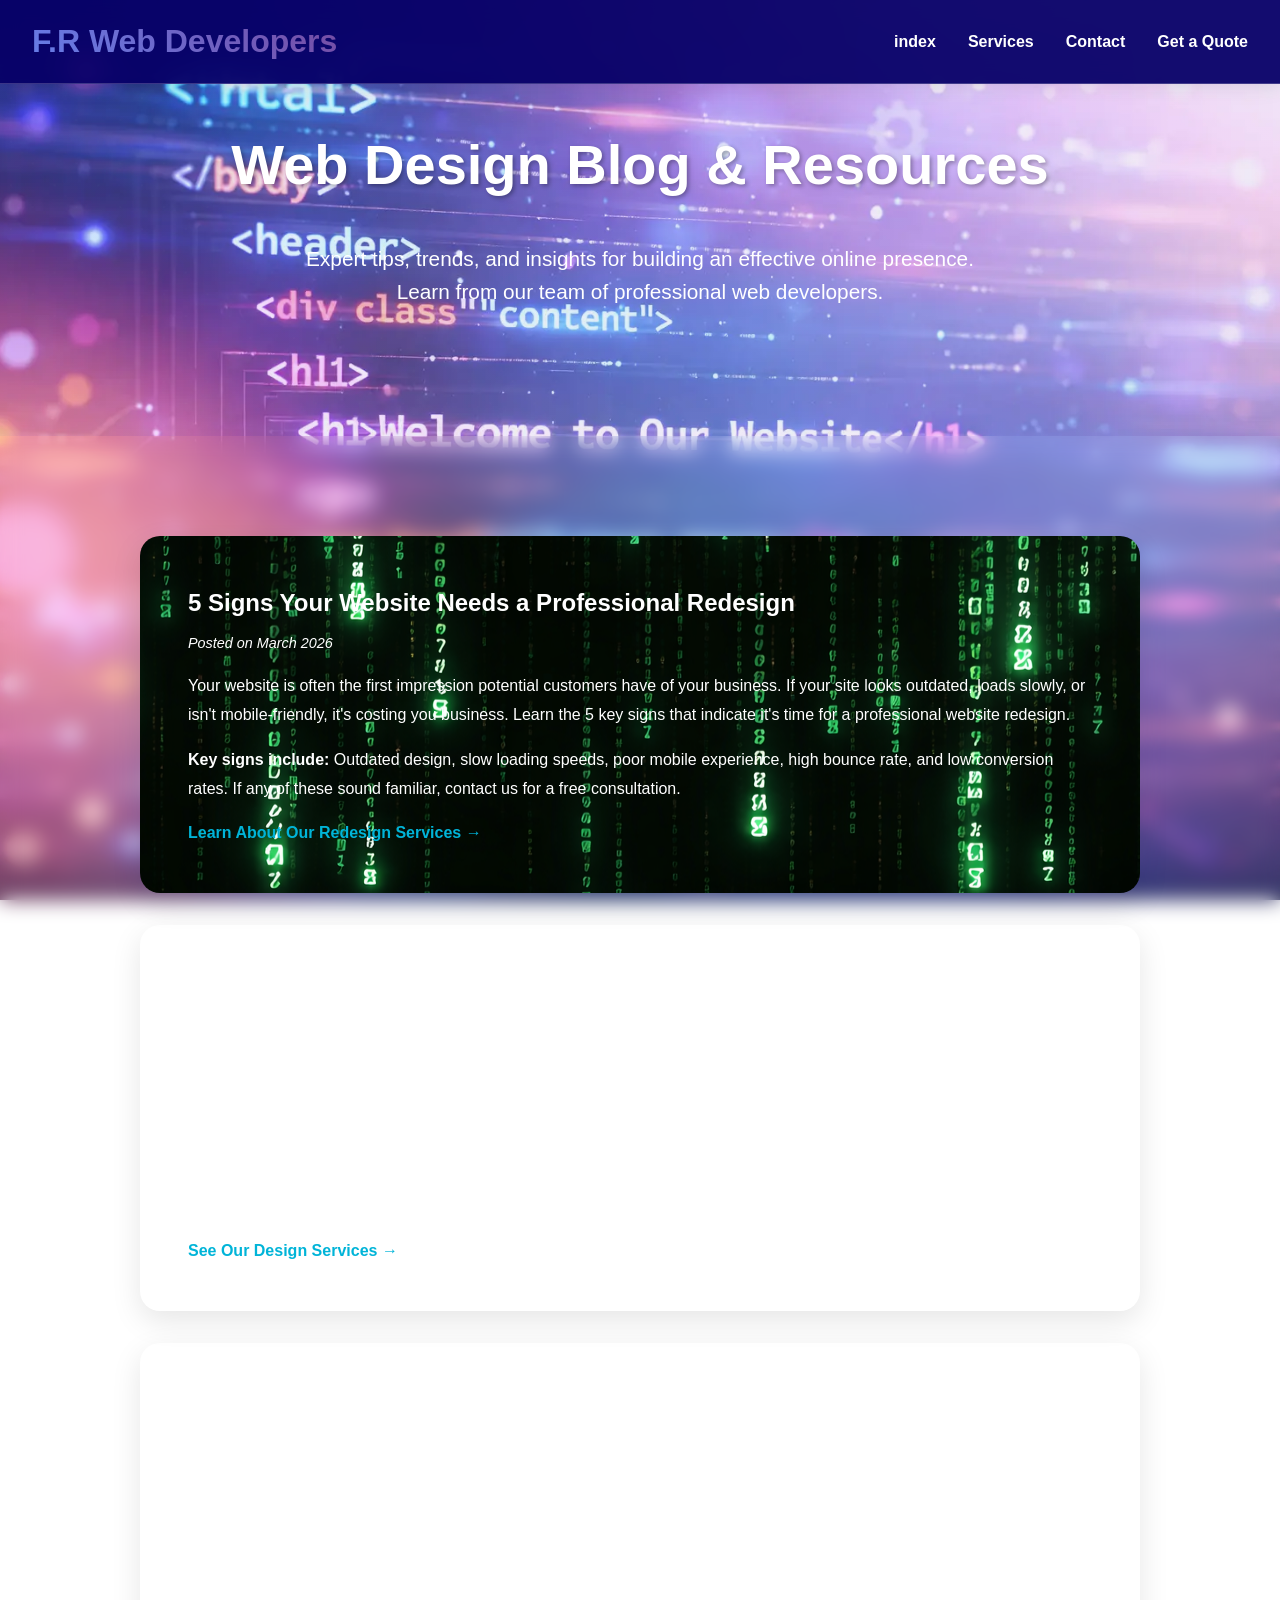
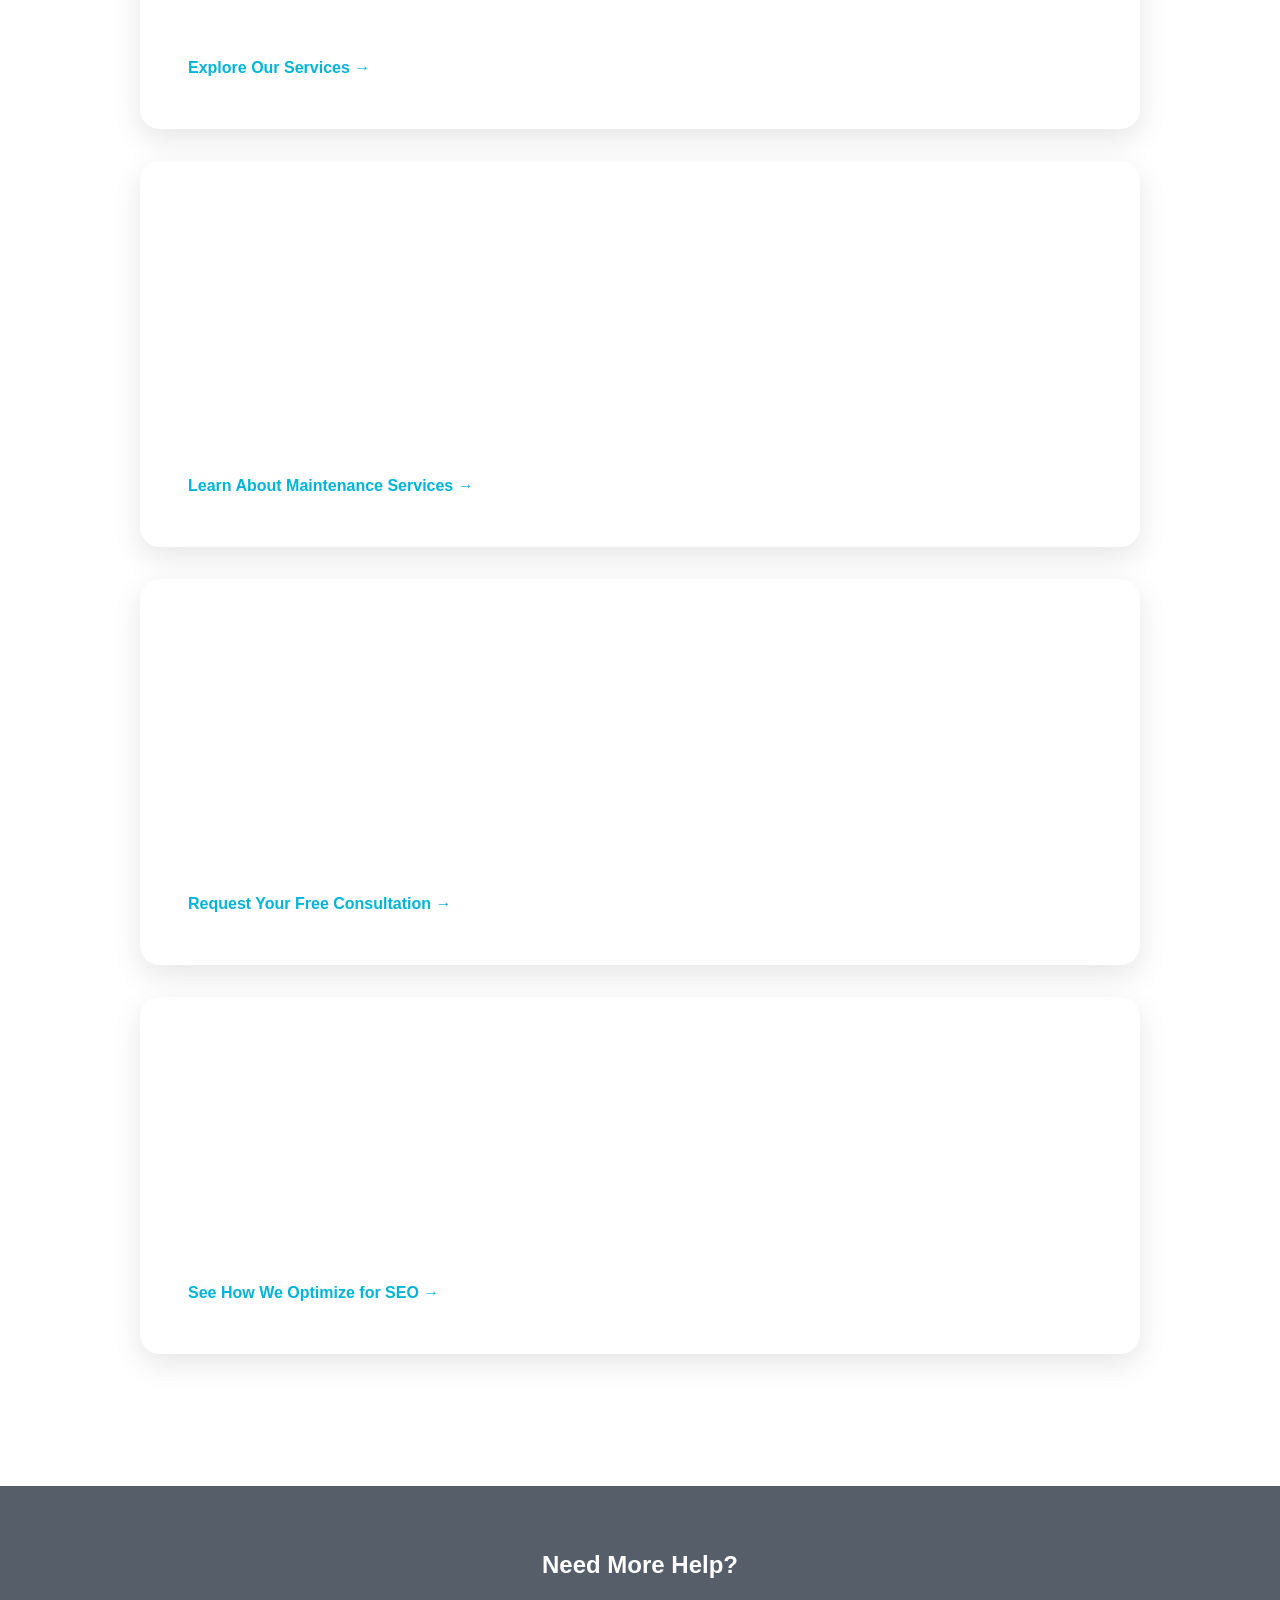
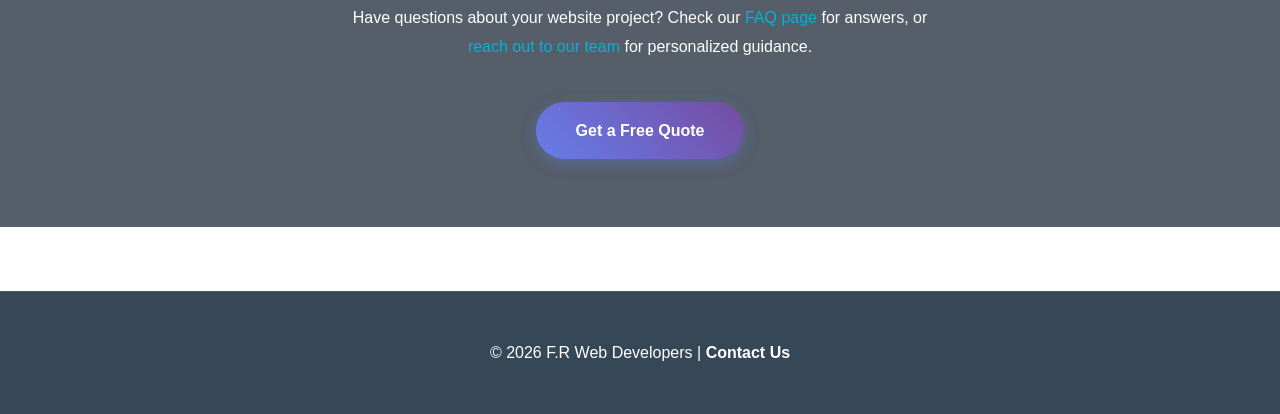
==== blog.html @ c70b5393 "Add files via upload" ====
<!DOCTYPE html>
<html lang="en">
<head>
<meta charset="UTF-8">
<title>Blog & Resources | Web Design Tips | F.R Web Developers</title>
<meta name="viewport" content="width=device-width, initial-scale=1.0">
<meta name="description" content="Read articles and resources about web design, SEO, and growing your online business. Learn best practices from F.R Web Developers.">
<meta property="og:title" content="Blog & Resources | Web Design Tips | F.R Web Developers">
<meta property="og:description" content="Articles and resources about professional website design and growing your online presence.">
<meta property="og:image" content="https://yourdomain.com/images/logo.webp">
<meta property="og:url" content="https://yourdomain.com/blog.html">
<script type="application/ld+json">
{
  "@context": "https://schema.org",
  "@type": "Blog",
  "name": "F.R Web Developers Blog",
  "description": "Articles and resources about professional website design and growing your online business.",
  "url": "https://yourdomain.com/blog.html",
  "publisher": {
    "@type": "LocalBusiness",
    "name": "F.R Web Developers"
  }
}
</script>
<script type="application/ld+json">
{
  "@context": "https://schema.org",
  "@type": "LocalBusiness",
  "name": "F.R Web Developers",
  "description": "Professional website design and development services for small businesses.",
  "url": "https://yourdomain.com",
  "logo": "https://yourdomain.com/images/logo.webp",
  "serviceType": "Website Design, Web Development",
  "areaServed": "Global",
  "contactPoint": {
    "@type": "ContactPoint",
    "telephone": "+1-XXX-XXX-XXXX",
    "contactType": "Customer Service"
  }
}
</script>
<link rel="stylesheet" href="styles.css">
</head>
<body>
<header>
<h1>F.R Web Developers</h1>
<nav>
<a href="index.html">index</a>
<a href="services.htm">Services</a>
<a href="contact.html">Contact</a>
<a href="quote.html">Get a Quote</a>
</nav>
</header>

<section class="hero">
    <h2>Web Design Blog & Resources</h2>
    <p>Expert tips, trends, and insights for building an effective online presence. Learn from our team of professional web developers.</p>
</section>

<section class="blog-section">
    <div class="blog-container">
        <article class="blog-post">
            <h3>5 Signs Your Website Needs a Professional Redesign</h3>
            <p class="blog-date">Posted on March 2026</p>
            <p>Your website is often the first impression potential customers have of your business. If your site looks outdated, loads slowly, or isn't mobile-friendly, it's costing you business. Learn the 5 key signs that indicate it's time for a professional website redesign.</p>
            <p><strong>Key signs include:</strong> Outdated design, slow loading speeds, poor mobile experience, high bounce rate, and low conversion rates. If any of these sound familiar, contact us for a free consultation.</p>
            <a href="services.htm" style="color: #00b4d8; font-weight: bold;">Learn About Our Redesign Services →</a>
        </article>

        <article class="blog-post">
            <h3>Why Responsive Web Design Matters in 2026</h3>
            <p class="blog-date">Posted on March 2026</p>
            <p>Over 60% of web traffic comes from mobile devices. If your website isn't mobile-friendly, you're losing customers. Responsive web design ensures your site looks perfect on all devices—phones, tablets, and desktops. Learn why this is critical for your business success.</p>
            <p><strong>What is responsive design?</strong> It's a design approach that automatically adjusts your website's layout, images, and content to fit any screen size. All our websites feature responsive design as standard.</p>
            <a href="services.htm" style="color: #00b4d8; font-weight: bold;">See Our Design Services →</a>
        </article>

        <article class="blog-post">
            <h3>How Website Speed Affects Your SEO Rankings</h3>
            <p class="blog-date">Posted on March 2026</p>
            <p>Google considers page speed as a ranking factor. Slow websites rank lower in search results and lose visitors to faster competitors. A fast website improves user experience, increases conversions, and boosts your SEO performance. Discover how we optimize for speed.</p>
            <p><strong>Why speed matters:</strong> Studies show that 53% of mobile users leave websites that take longer than 3 seconds to load. We build websites optimized for maximum speed.</p>
            <a href="services.htm" style="color: #00b4d8; font-weight: bold;">Explore Our Services →</a>
        </article>

        <article class="blog-post">
            <h3>The Hidden Costs of Ignoring Website Maintenance</h3>
            <p class="blog-date">Posted on March 2026</p>
            <p>Many business owners think website creation is a "set it and forget it" project. But neglecting maintenance can lead to security breaches, poor performance, and lost search rankings. Learn why regular website maintenance is essential and how it protects your investment.</p>
            <p><strong>Maintenance includes:</strong> Security updates, plugin updates, content management, performance monitoring, and backups. Let us handle it so you can focus on your business.</p>
            <a href="services.htm" style="color: #00b4d8; font-weight: bold;">Learn About Maintenance Services →</a>
        </article>

        <article class="blog-post">
            <h3>Small Business Web Design: Creating Your First Website</h3>
            <p class="blog-date">Posted on March 2026</p>
            <p>If you're a small business owner launching your first website, the process can feel overwhelming. From choosing a domain to selecting features, there are many decisions to make. We'll guide you through creating a professional website that attracts customers and represents your brand.</p>
            <p><strong>First steps:</strong> Define your goals, understand your audience, plan your content, and choose a design style. We handle the technical complexity—you provide the vision.</p>
            <a href="quote.html" style="color: #00b4d8; font-weight: bold;">Request Your Free Consultation →</a>
        </article>

        <article class="blog-post">
            <h3>Website SEO Basics: Getting Found in Google</h3>
            <p class="blog-date">Posted on March 2026</p>
            <p>Having a beautiful website isn't enough if nobody can find it. Search Engine Optimization (SEO) helps your site rank higher in Google and other search engines. Learn the essential SEO practices we implement in every website we create.</p>
            <p><strong>SEO essentials we include:</strong> Mobile responsiveness, fast loading speeds, clean code, meta tags, schema markup, and SEO-friendly structure. These form the foundation for better rankings.</p>
            <a href="services.htm" style="color: #00b4d8; font-weight: bold;">See How We Optimize for SEO →</a>
        </article>
    </div>
</section>

<section style="padding: 60px 20px; text-align: center; background-color: rgba(13, 27, 42, 0.7); color: white;">
    <h2>Need More Help?</h2>
    <p style="max-width: 600px; margin: 20px auto; line-height: 1.8;">Have questions about your website project? Check our <a href="faq.html" style="color: #00b4d8;">FAQ page</a> for answers, or <a href="contact.html" style="color: #00b4d8;">reach out to our team</a> for personalized guidance.</p>
    <a href="quote.html" class="btn" style="margin-top: 20px;">Get a Free Quote</a>
</section>

<footer>
    <p>© 2026 F.R Web Developers | <a href="contact.html">Contact Us</a></p>
</footer>

</body>
</html>
---- styles.css ----
/* =============================================
   GLOBAL STYLES - MODERN DESIGN
   ============================================= */

* {
    box-sizing: border-box;
    margin: 0;
    padding: 0;
}

body {
    margin: 0;
    font-family: 'Segoe UI', Tahoma, Geneva, Verdana, sans-serif;
    background-image: url('images/background.webp');
    background-attachment: fixed;
    background-position: center center;
    background-repeat: no-repeat;
    background-size: cover;
    color: white;
    line-height: 1.6;
    overflow-x: hidden;
} 

a {
    text-decoration: none;
    transition: all 0.3s ease;
}

/* =============================================
   HEADER & NAVIGATION - ENHANCED
   ============================================= */

header {
    background: rgba(7, 0, 104, 0.95);
    backdrop-filter: blur(10px);
    color: white;
    padding: 1rem 2rem;
    display: flex;
    justify-content: space-between;
    align-items: center;
    box-shadow: 0 2px 20px rgba(0, 0, 0, 0.1);
    position: fixed;
    top: 0;
    left: 0;
    right: 0;
    z-index: 1000;
    border-bottom: 1px solid rgba(255, 255, 255, 0.2);
}

header h1 {
    margin: 0;
    font-size: 2rem;
    font-weight: 700;
    background: linear-gradient(45deg, #667eea, #764ba2);
    -webkit-background-clip: text;
    -webkit-text-fill-color: transparent;
    background-clip: text;
}

nav {
    display: flex;
    gap: 2rem;
}

nav a {
    color: white;
    font-weight: 600;
    position: relative;
    padding: 0.5rem 0;
    transition: all 0.3s ease;
}

nav a::after {
    content: '';
    position: absolute;
    bottom: 0;
    left: 0;
    width: 0;
    height: 2px;
    background: linear-gradient(45deg, #667eea, #764ba2);
    transition: width 0.3s ease;
}

nav a:hover::after {
    width: 100%;
}

nav a:hover {
    color: white;
    transform: translateY(-2px);
}

/* =============================================
   HERO SECTION - DRAMATICALLY IMPROVED
   ============================================= */

.hero {
    text-align: center;
    padding: 120px 2rem 80px;
    background: linear-gradient(135deg, rgba(102, 126, 234, 0.1), rgba(118, 75, 162, 0.1));
    color: white;
    position: relative;
    overflow: hidden;
}

.hero::before {
    content: '';
    position: absolute;
    top: 0;
    left: 0;
    right: 0;
    bottom: 0;
    background: url('data:image/svg+xml,<svg xmlns="http://www.w3.org/2000/svg" viewBox="0 0 1000 1000"><defs><pattern id="grain" width="100" height="100" patternUnits="userSpaceOnUse"><circle cx="25" cy="25" r="1" fill="white" opacity="0.1"/><circle cx="75" cy="75" r="1" fill="white" opacity="0.1"/><circle cx="50" cy="50" r="1" fill="white" opacity="0.05"/></pattern></defs><rect width="100%" height="100%" fill="url(%23grain)"/></svg>');
    pointer-events: none;
}

.hero h2 {
    font-size: 3.5rem;
    margin-bottom: 2rem;
    font-weight: 800;
    text-shadow: 2px 2px 4px rgba(0, 0, 0, 0.3);
    animation: fadeInUp 1s ease-out;
}

.hero p {
    font-size: 1.3rem;
    max-width: 700px;
    margin: 0 auto 3rem;
    opacity: 0.9;
    animation: fadeInUp 1s ease-out 0.2s both;
}

/* =============================================
   BUTTONS - MODERN DESIGN
   ============================================= */

.btn {
    display: inline-block;
    padding: 1rem 2.5rem;
    background: linear-gradient(45deg, #667eea, #764ba2);
    color: white;
    border-radius: 50px;
    font-weight: 600;
    text-decoration: none;
    transition: all 0.3s ease;
    box-shadow: 0 4px 15px rgba(102, 126, 234, 0.4);
    border: none;
    cursor: pointer;
    position: relative;
    overflow: hidden;
}

.btn::before {
    content: '';
    position: absolute;
    top: 0;
    left: -100%;
    width: 100%;
    height: 100%;
    background: linear-gradient(90deg, transparent, rgba(255, 255, 255, 0.2), transparent);
    transition: left 0.5s;
}

.btn:hover::before {
    left: 100%;
}

.btn:hover {
    transform: translateY(-3px);
    box-shadow: 0 8px 25px rgba(102, 126, 234, 0.6);
}

.read-more-btn {
    display: inline-block;
    margin-top: 1.5rem;
    padding: 0.8rem 1.5rem;
    background: rgba(255, 255, 255, 0.1);
    color: white;
    border: 2px solid rgba(255, 255, 255, 0.3);
    border-radius: 25px;
    font-weight: 600;
    cursor: pointer;
    transition: all 0.3s ease;
    backdrop-filter: blur(10px);
}

.read-more-btn:hover {
    background: rgba(255, 255, 255, 0.2);
    border-color: white;
    transform: translateY(-2px);
    box-shadow: 0 5px 15px rgba(0, 0, 0, 0.2);
}

/* =============================================
   LOGO SECTION - ENHANCED
   ============================================= */

.logo-section {
    text-align: center;
    margin: 4rem 0;
    padding: 2rem;
}

.logo-section img {
    max-width: 100%;
    height: auto;
    display: block;
    margin: auto;
    border-radius: 20px;
    box-shadow: 0 10px 30px rgba(0, 0, 0, 0.2);
    transition: transform 0.3s ease;
}

.logo-section img:hover {
    transform: scale(1.05);
}

/* =============================================
   WHY CHOOSE US SECTION - MODERN CARDS
   ============================================= */

.why-section {
    padding: 100px 2rem;
    text-align: center;
    background: rgba(255, 255, 255, 0.05);
    backdrop-filter: blur(10px);
}

.why-section h2 {
    font-size: 2.5rem;
    margin-bottom: 3rem;
    color: white;
    font-weight: 700;
}

.why-container {
    display: grid;
    grid-template-columns: repeat(auto-fit, minmax(280px, 1fr));
    gap: 2rem;
    max-width: 1200px;
    margin: 0 auto;
}

.why-box {
    background: url('images/boxes_background.png');
    background-attachment: fixed;
    background-position: center center;
    color: #ffffff;
    padding: 2.5rem;
    border-radius: 20px;
    box-shadow: 0 10px 30px rgba(0, 0, 0, 0.1);
    transition: all 0.3s ease;
    position: relative;
    overflow: hidden;
}

.why-box::before {
    content: '';
    position: absolute;
    top: 0;
    left: 0;
    right: 0;
    height: 4px;
    background: linear-gradient(45deg, #667eea, #764ba2);
}

.why-box:hover {
    transform: translateY(-10px);
    box-shadow: 0 20px 40px rgba(0, 0, 0, 0.2);
}

.why-box h3 {
    margin-bottom: 1rem;
    color: #ffffff;
    font-size: 1.3rem;
}

/* =============================================
   SERVICES SECTION - DRAMATIC IMPROVEMENT
   ============================================= */

.services-section {
    padding: 100px 2rem;
    text-align: center;
    color: white;
    background: linear-gradient(135deg, rgba(102, 126, 234, 0.1), rgba(118, 75, 162, 0.1));
}

.services-section h2 {
    font-size: 2.5rem;
    margin-bottom: 3rem;
    font-weight: 700;
}

.service-box {
    background: url('images/boxes_background.png');
    background-attachment: fixed;
    background-position: center center;
    color: rgb(255, 255, 255);
    max-width: 700px;
    margin: 2rem auto;
    padding: 3rem;
    border-radius: 20px;
    box-shadow: 0 15px 35px rgba(0, 0, 0, 0.1);
    transition: all 0.3s ease;
    position: relative;
    overflow: hidden;
}

.service-box::before {
    content: '';
    position: absolute;
    top: 0;
    left: 0;
    right: 0;
    height: 4px;
    background: linear-gradient(45deg, #667eea, #764ba2);
}

.service-box:hover {
    transform: translateY(-5px);
    box-shadow: 0 25px 50px rgba(0, 0, 0, 0.15);
}

.service-box h3 {
    margin-bottom: 1.5rem;
    color: #ffffff;
    font-size: 1.5rem;
}

/* =============================================
   PROJECTS SECTION - MODERN GRID
   ============================================= */

.projects-section {
    padding: 100px 2rem;
    text-align: center;
    background: rgba(255, 255, 255, 0.05);
    backdrop-filter: blur(10px);
}

.projects-section h2 {
    font-size: 2.5rem;
    margin-bottom: 3rem;
    color: white;
    font-weight: 700;
}

.projects-container {
    display: grid;
    grid-template-columns: repeat(auto-fit, minmax(320px, 1fr));
    gap: 2rem;
    max-width: 1200px;
    margin: 0 auto;
}

.project-box {
    background: url('images/boxes_background.png');
    background-attachment: fixed;
    background-position: center center;
    color: #2c3e50;
    border-radius: 20px;
    box-shadow: 0 10px 30px rgba(0, 0, 0, 0.1);
    overflow: hidden;
    transition: all 0.3s ease;
    position: relative;
}

.project-box::before {
    content: '';
    position: absolute;
    top: 0;
    left: 0;
    right: 0;
    bottom: 0;
    background: rgba(255, 255, 255, 0.85);
    z-index: 1;
    pointer-events: none;
}

.project-box:hover {
    transform: translateY(-10px);
    box-shadow: 0 20px 40px rgba(0, 0, 0, 0.2);
}

.project-screenshot {
    width: 100%;
    height: 220px;
    background: linear-gradient(45deg, #f0f0f0, #e0e0e0);
    display: flex;
    align-items: center;
    justify-content: center;
    overflow: hidden;
    position: relative;
}

.project-screenshot img {
    width: 100%;
    height: 100%;
    object-fit: cover;
    transition: transform 0.3s ease;
}

.project-box:hover .project-screenshot img {
    transform: scale(1.1);
}

.project-screenshot-placeholder {
    color: #ffffff;
    font-size: 1rem;
    text-align: center;
    padding: 2rem;
}

.project-info {
    padding: 2rem;
    backdrop-filter: blur(8px);
    background: rgba(255, 255, 255, 0.1);
    border-radius: 0 0 20px 20px;
}

.project-box h3 {
    margin: 0 0 1rem 0;
    font-size: 1.3rem;
    color: white;
    text-shadow: 1px 1px 3px rgba(0, 0, 0, 0.8);
}

.project-box p {
    margin: 0 0 1.5rem 0;
    font-size: 0.95rem;
    line-height: 1.6;
    color: white;
    text-shadow: 1px 1px 2px rgba(0, 0, 0, 0.6);
}

.project-box a {
    display: inline-block;
    padding: 0.8rem 1.5rem;
    background: linear-gradient(45deg, #667eea, #764ba2);
    color: white;
    border-radius: 25px;
    font-weight: 600;
    transition: all 0.3s ease;
    box-shadow: 0 4px 15px rgba(102, 126, 234, 0.3);
}

.project-box a:hover {
    transform: translateY(-2px);
    box-shadow: 0 6px 20px rgba(102, 126, 234, 0.4);
}

/* =============================================
   CONTACT SECTION - MODERN DESIGN
   ============================================= */

.contact-section {
    padding: 100px 2rem;
    text-align: center;
    color: white;
    background: linear-gradient(135deg, rgba(102, 126, 234, 0.1), rgba(118, 75, 162, 0.1));
}

.contact-section h2 {
    font-size: 2.5rem;
    margin-bottom: 2rem;
    font-weight: 700;
}

.contact-box {
    background: url('images/boxes_background.png');
    background-attachment: fixed;
    background-position: center center;
    color: white;
    max-width: 600px;
    margin: auto;
    padding: 3rem;
    border-radius: 20px;
    box-shadow: 0 15px 35px rgba(0, 0, 0, 0.1);
}

.contact-box p {
    font-size: 1.1rem;
    margin: 1rem 0;
}

.contact-box a {
    color: #ffffff;
    font-weight: 600;
    transition: all 0.3s ease;
}

.contact-box a:hover {
    color: #ffffff;
    transform: translateY(-2px);
}

.whatsapp {
    background: linear-gradient(45deg, #25D366, #1ebe5d) !important;
    border-radius: 25px !important;
    box-shadow: 0 4px 15px rgba(37, 211, 102, 0.3) !important;
}

.whatsapp:hover {
    transform: translateY(-2px) !important;
    box-shadow: 0 6px 20px rgba(37, 211, 102, 0.4) !important;
}

/* =============================================
   QUOTE FORM - ENHANCED
   ============================================= */

.container {
    max-width: 700px;
    margin: 80px auto;
    background: url('images/boxes_background.png');
    background-attachment: fixed;
    background-position: center center;
    padding: 3rem;
    border-radius: 20px;
    box-shadow: 0 15px 35px rgba(0, 0, 0, 0.1);
    backdrop-filter: blur(10px);
}

.container h1 {
    text-align: center;
    color: white;
    margin-bottom: 2rem;
    font-size: 2rem;
}

label {
    font-weight: 600;
    display: block;
    margin-top: 1.5rem;
    color: white;
    font-size: 0.95rem;
}

input, select, textarea {
    width: 100%;
    padding: 0.8rem;
    margin-top: 0.5rem;
    border: 2px solid #e0e0e0;
    border-radius: 10px;
    font-size: 1rem;
    color: white;
    background-color: rgba(0, 0, 0, 0.3);
    transition: all 0.3s ease;
}

input:focus, select:focus, textarea:focus {
    outline: none;
    border-color: #667eea;
    box-shadow: 0 0 0 3px rgba(102, 126, 234, 0.1);
}

.pageRow {
    border: 2px solid #f0f0f0;
    padding: 1.5rem;
    margin-top: 1.5rem;
    border-radius: 10px;
    background: rgba(0, 0, 0, 0.2);
    color: white;
    transition: all 0.3s ease;
}

.pageRow:hover {
    border-color: #667eea;
    background: #f8f9ff;
}

.submitBtn {
    width: 100%;
    margin-top: 2rem;
    background: linear-gradient(45deg, #667eea, #764ba2);
    color: white;
    font-size: 1.1rem;
    padding: 1rem;
    border: none;
    border-radius: 10px;
    cursor: pointer;
    transition: all 0.3s ease;
    box-shadow: 0 4px 15px rgba(102, 126, 234, 0.3);
}

.submitBtn:hover {
    transform: translateY(-2px);
    box-shadow: 0 6px 20px rgba(102, 126, 234, 0.4);
}

.addBtn {
    margin-top: 1.5rem;
    background: linear-gradient(45deg, #28a745, #20c997);
    color: white;
    width: 100%;
    padding: 0.8rem;
    border: none;
    border-radius: 10px;
    cursor: pointer;
    transition: all 0.3s ease;
}

.addBtn:hover {
    transform: translateY(-2px);
    box-shadow: 0 4px 15px rgba(40, 167, 69, 0.3);
}

.deleteBtn {
    margin-top: 1rem;
    background: linear-gradient(45deg, #dc3545, #fd7e14);
    color: white;
    padding: 0.6rem 1.2rem;
    border: none;
    border-radius: 8px;
    cursor: pointer;
    transition: all 0.3s ease;
}

.deleteBtn:hover {
    transform: translateY(-2px);
    box-shadow: 0 4px 15px rgba(220, 53, 69, 0.3);
}

/* =============================================
   FOOTER - MODERN DESIGN
   ============================================= */

footer {
    background: rgba(44, 62, 80, 0.95);
    backdrop-filter: blur(10px);
    color: white;
    text-align: center;
    padding: 3rem 2rem;
    margin-top: 4rem;
    border-top: 1px solid rgba(255, 255, 255, 0.1);
}

footer p {
    margin: 0;
    font-size: 1rem;
}

footer a {
    color: white;
    font-weight: 600;
    transition: all 0.3s ease;
}

footer a:hover {
    color: white;
    transform: translateY(-2px);
}

/* =============================================
   BLOG SECTION - ENHANCED
   ============================================= */

.blog-section {
    padding: 100px 2rem;
    text-align: left;
    background: rgba(255, 255, 255, 0.05);
    backdrop-filter: blur(10px);
}

.blog-container {
    max-width: 1000px;
    margin: 0 auto;
}

.blog-post {
    background: url('images/boxes_background.png');
    background-attachment: fixed;
    background-position: center center;
    color: white;
    padding: 3rem;
    margin-bottom: 2rem;
    border-radius: 20px;
    box-shadow: 0 10px 30px rgba(0, 0, 0, 0.1);
    transition: all 0.3s ease;
}

.blog-post:hover {
    transform: translateY(-5px);
    box-shadow: 0 15px 35px rgba(0, 0, 0, 0.15);
}

.blog-post h3 {
    margin-top: 0;
    color: white;
    font-size: 1.5rem;
    margin-bottom: 0.5rem;
}

.blog-date {
    color: white;
    font-size: 0.9rem;
    margin: 0.5rem 0 1.5rem;
    font-style: italic;
}

.blog-post p {
    line-height: 1.8;
    margin-bottom: 1rem;
    color: white;
}

/* =============================================
   FAQ SECTION - MODERN ACCORDION STYLE
   ============================================= */

.faq-section {
    padding: 100px 2rem;
    text-align: left;
    background: rgba(255, 255, 255, 0.05);
    backdrop-filter: blur(10px);
}

.faq-container {
    max-width: 1000px;
    margin: 0 auto;
}

.faq-item {
    background: url('images/boxes_background.png');
    background-attachment: fixed;
    background-position: center center;
    color: white;
    padding: 2.5rem;
    margin-bottom: 1.5rem;
    border-radius: 15px;
    box-shadow: 0 8px 25px rgba(0, 0, 0, 0.1);
    transition: all 0.3s ease;
}

.faq-item:hover {
    transform: translateY(-3px);
    box-shadow: 0 12px 30px rgba(0, 0, 0, 0.15);
}

.faq-item h3 {
    margin-top: 0;
    color: white;
    font-size: 1.2rem;
    margin-bottom: 1rem;
}

.faq-item p {
    line-height: 1.7;
    margin-bottom: 0;
    color: white;
}

/* =============================================
   TESTIMONIALS SECTION - ENHANCED
   ============================================= */

.testimonials-section {
    padding: 100px 2rem;
    text-align: center;
    background: rgba(255, 255, 255, 0.05);
    backdrop-filter: blur(10px);
}

.testimonials-container {
    display: grid;
    grid-template-columns: repeat(auto-fit, minmax(320px, 1fr));
    gap: 2rem;
    max-width: 1200px;
    margin: 0 auto;
}

.testimonial-box {
    background: url('images/boxes_background.png');
    background-attachment: fixed;
    background-position: center center;
    color: white;
    padding: 2.5rem;
    border-radius: 20px;
    box-shadow: 0 10px 30px rgba(0, 0, 0, 0.1);
    transition: all 0.3s ease;
    position: relative;
}

.testimonial-box::before {
    content: '"';
    position: absolute;
    top: 1rem;
    left: 2rem;
    font-size: 4rem;
    color: rgba(102, 126, 234, 0.1);
    font-family: Georgia, serif;
}

.testimonial-box:hover {
    transform: translateY(-5px);
    box-shadow: 0 15px 35px rgba(0, 0, 0, 0.15);
}

.stars {
    font-size: 1.5rem;
    color: #FFD700;
    margin-bottom: 1.5rem;
}

.testimonial-text {
    font-style: italic;
    line-height: 1.7;
    margin-bottom: 2rem;
    color: white;
    position: relative;
    z-index: 1;
}

.testimonial-author {
    margin: 0;
    color: white;
    font-weight: 600;
    font-size: 1.1rem;
}

/* =============================================
   ANIMATIONS
   ============================================= */

@keyframes fadeInUp {
    from {
        opacity: 0;
        transform: translateY(30px);
    }
    to {
        opacity: 1;
        transform: translateY(0);
    }
}

/* =============================================
   RESPONSIVE DESIGN - ENHANCED
   ============================================= */

@media (max-width: 768px) {
    header {
        padding: 1rem;
        flex-direction: column;
        gap: 1rem;
    }

    header h1 {
        font-size: 1.5rem;
    }

    nav {
        gap: 1rem;
    }

    .hero {
        padding: 100px 1rem 60px;
    }

    .hero h2 {
        font-size: 2.5rem;
    }

    .hero p {
        font-size: 1.1rem;
    }

    .why-container,
    .projects-container,
    .testimonials-container {
        grid-template-columns: 1fr;
        gap: 1.5rem;
    }

    .why-box,
    .project-box,
    .testimonial-box,
    .service-box {
        padding: 2rem;
        margin: 1rem auto;
        max-width: 100%;
    }

    .contact-box {
        padding: 2rem;
        margin: 0 1rem;
    }

    .container {
        margin: 2rem 1rem;
        padding: 2rem;
    }

    .blog-post,
    .faq-item {
        padding: 2rem;
        margin-bottom: 1.5rem;
    }

    .services-section h2,
    .projects-section h2,
    .contact-section h2,
    .why-section h2 {
        font-size: 2rem;
    }
}

@media (max-width: 480px) {
    header h1 {
        font-size: 1.3rem;
    }

    nav a {
        font-size: 0.9rem;
    }

    .hero h2 {
        font-size: 2rem;
    }

    .hero p {
        font-size: 1rem;
    }

    .btn {
        padding: 0.8rem 1.5rem;
        font-size: 0.9rem;
    }

    .services-section h2,
    .projects-section h2,
    .contact-section h2,
    .why-section h2 {
        font-size: 1.8rem;
    }

    .contact-box {
        padding: 1.5rem;
    }

    label {
        font-size: 0.9rem;
    }

    input, select, textarea {
        font-size: 0.9rem;
        padding: 0.7rem;
    }

    .blog-post,
    .faq-item {
        padding: 1.5rem;
    }

    .testimonial-box {
        padding: 2rem 1.5rem;
    }
}
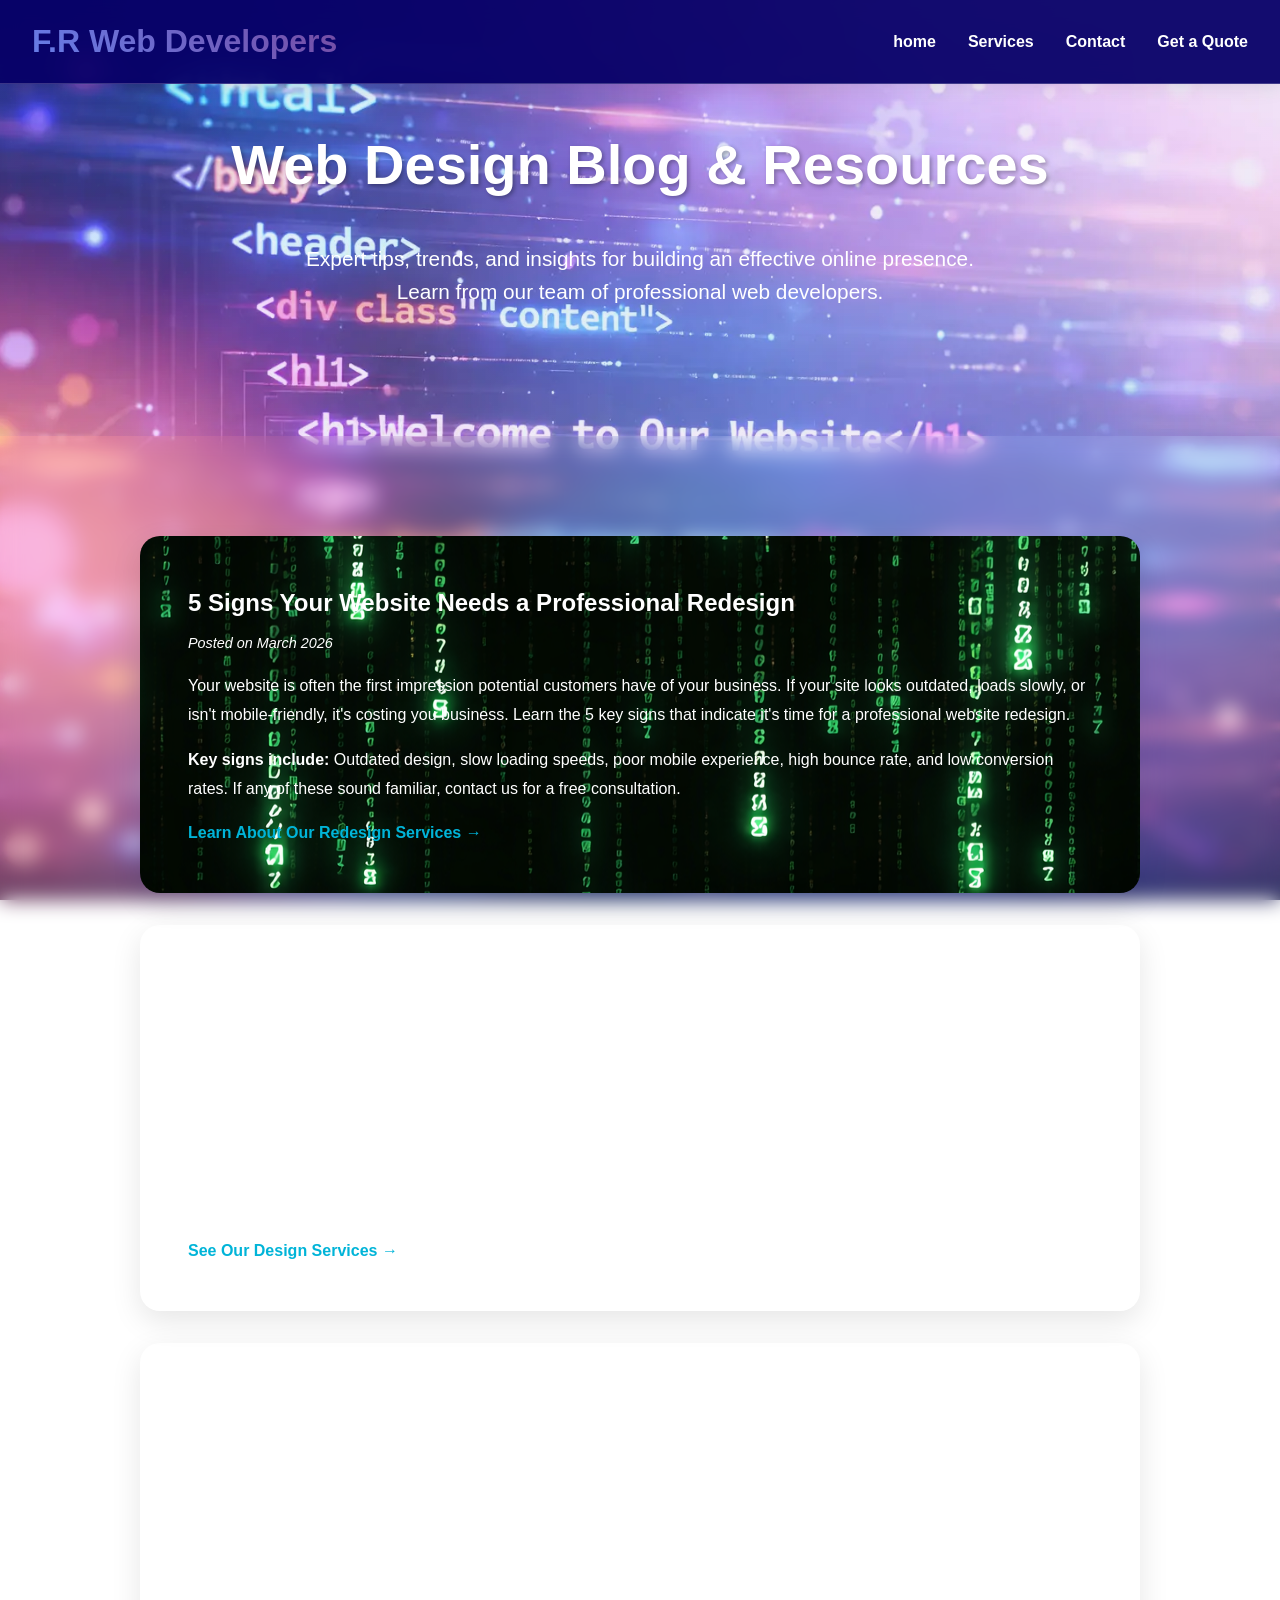
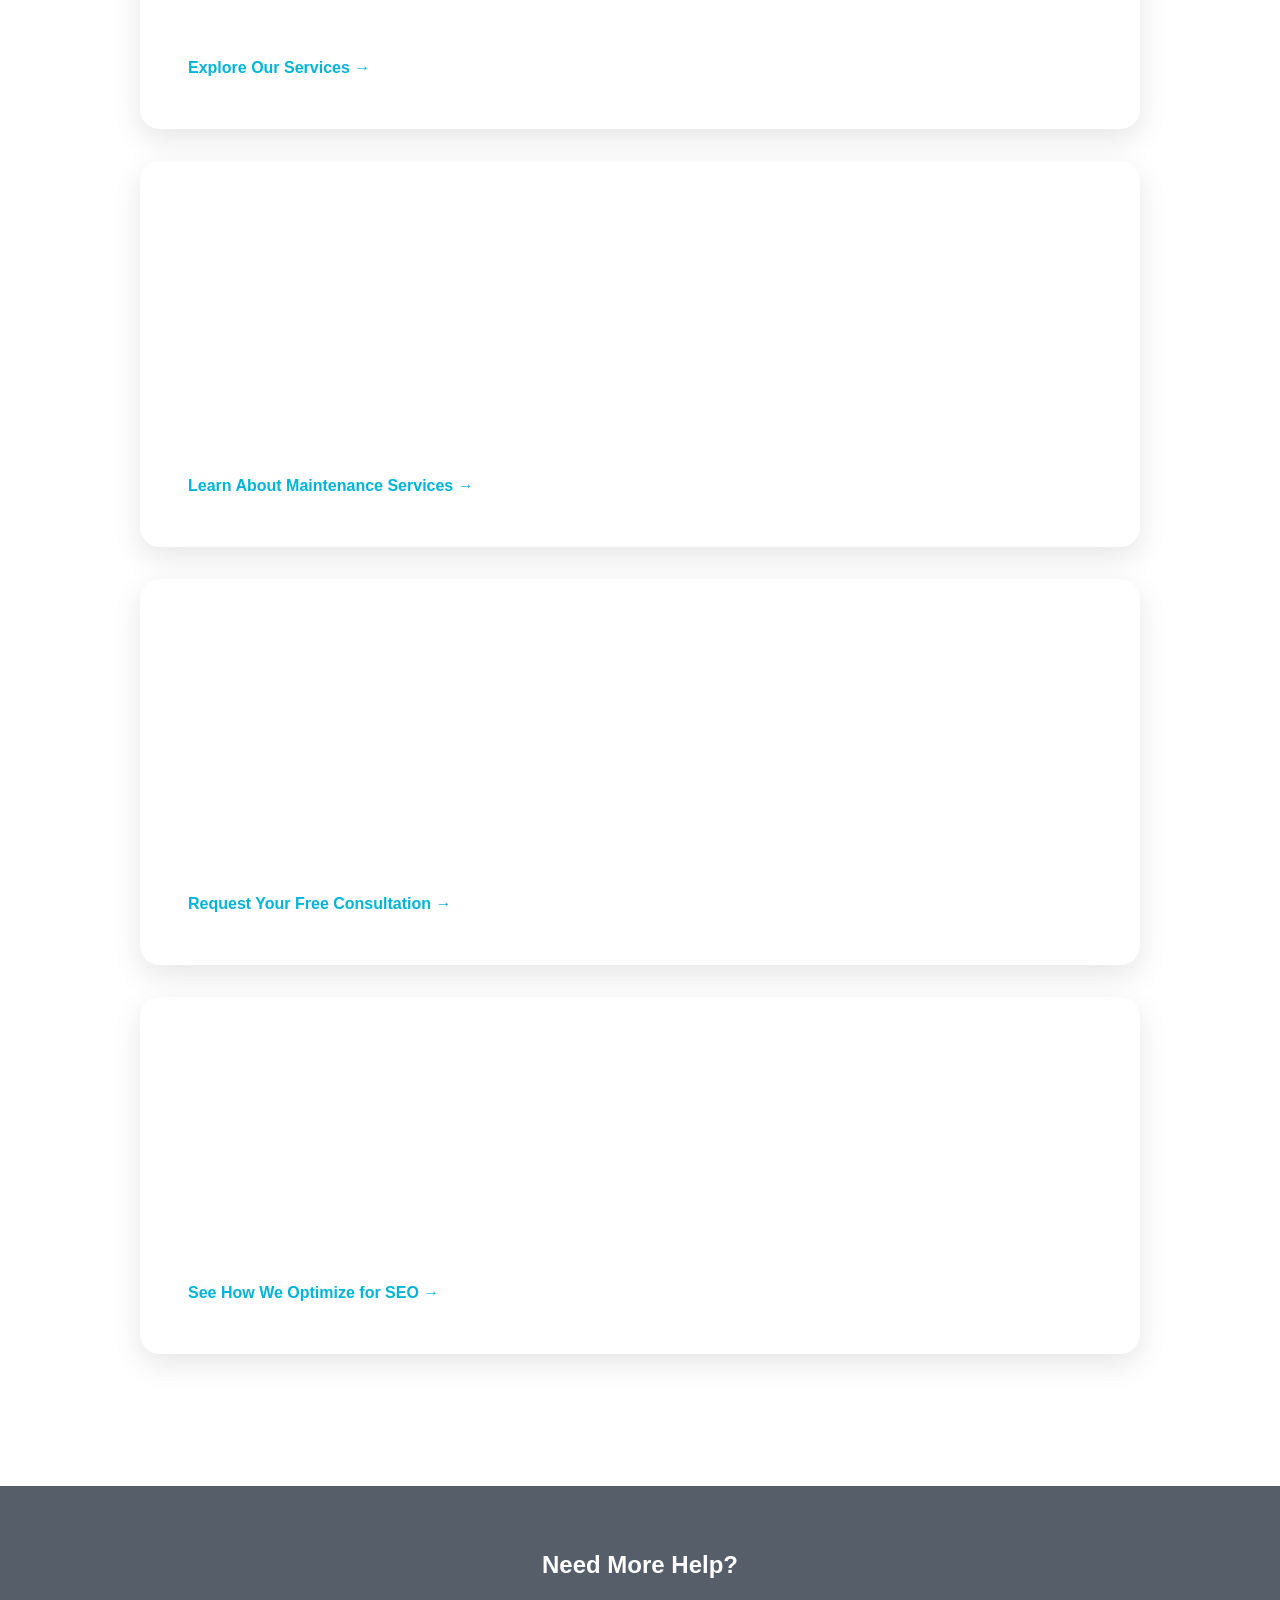
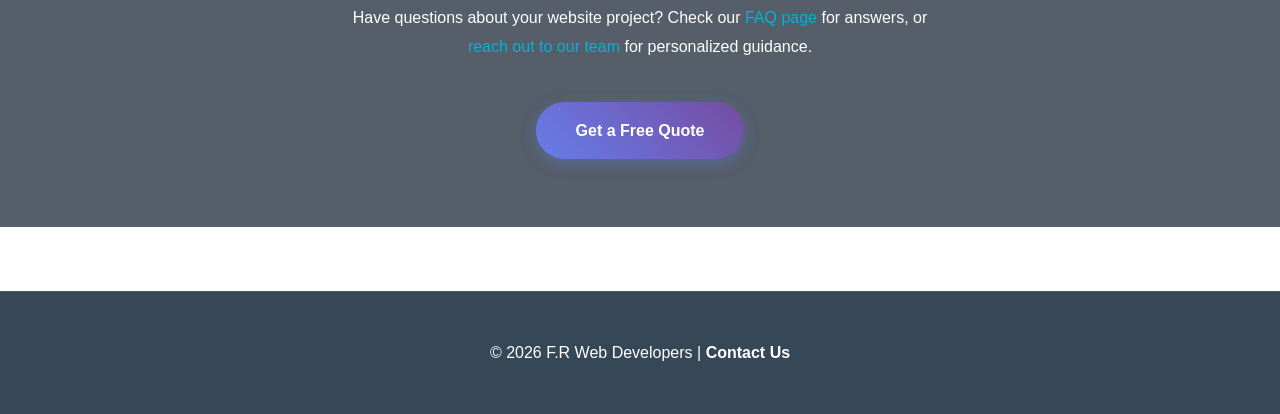
==== commit a58bace3: "Add files via upload" ====
--- a/blog.html
+++ b/blog.html
@@ -7,15 +7,15 @@
 <meta name="description" content="Read articles and resources about web design, SEO, and growing your online business. Learn best practices from F.R Web Developers.">
 <meta property="og:title" content="Blog & Resources | Web Design Tips | F.R Web Developers">
 <meta property="og:description" content="Articles and resources about professional website design and growing your online presence.">
-<meta property="og:image" content="https://yourdomain.com/images/logo.webp">
-<meta property="og:url" content="https://yourdomain.com/blog.html">
+<meta property="og:image" content="https://https://frwebbirth-sys.github.io/FR-web-developers-website/images/logo.webp">
+<meta property="og:url" content="https://https://frwebbirth-sys.github.io/FR-web-developers-website/blog.html">
 <script type="application/ld+json">
 {
   "@context": "https://schema.org",
   "@type": "Blog",
   "name": "F.R Web Developers Blog",
   "description": "Articles and resources about professional website design and growing your online business.",
-  "url": "https://yourdomain.com/blog.html",
+  "url": "https://https://frwebbirth-sys.github.io/FR-web-developers-website/blog.html",
   "publisher": {
     "@type": "LocalBusiness",
     "name": "F.R Web Developers"
@@ -28,25 +28,50 @@
   "@type": "LocalBusiness",
   "name": "F.R Web Developers",
   "description": "Professional website design and development services for small businesses.",
-  "url": "https://yourdomain.com",
-  "logo": "https://yourdomain.com/images/logo.webp",
-  "serviceType": "Website Design, Web Development",
+  "url": "https://frwebbirth-sys.github.io/FR-web-developers-website/",
+  "logo": "https://frwebbirth-sys.github.io/FR-web-developers-website/images/logo.webp",
+  "email": "frwebbirth@gmail.com",
+  "telephone": "+27-21-123-4567",
+  "serviceType": ["Website Design", "Web Development", "SEO Optimization", ""],
   "areaServed": "Global",
   "contactPoint": {
     "@type": "ContactPoint",
-    "telephone": "+1-XXX-XXX-XXXX",
-    "contactType": "Customer Service"
+    "telephone": "+27-67-291-9355",
+    "contactType": "Customer Service",
+    "email": "frwebbirth@gmail.com"
   }
 }
 </script>
+
+<script type="application/ld+json">
+{
+  "@context": "https://schema.org",
+  "@type": "BreadcrumbList",
+  "itemListElement": [
+    {
+      "@type": "ListItem",
+      "position": 1,
+      "name": "Home",
+      "item": "https://frwebbirth-sys.github.io/FR-web-developers-website/index.html"
+    },
+    {
+      "@type": "ListItem",
+      "position": 2,
+      "name": "Blog",
+      "item": "https://frwebbirth-sys.github.io/FR-web-developers-website/blog.html"
+    }
+  ]
+}
+</script>
+
 <link rel="stylesheet" href="styles.css">
 </head>
 <body>
 <header>
 <h1>F.R Web Developers</h1>
 <nav>
-<a href="index.html">index</a>
-<a href="services.htm">Services</a>
+<a href="index.html">home</a>
+<a href="services.html">Services</a>
 <a href="contact.html">Contact</a>
 <a href="quote.html">Get a Quote</a>
 </nav>
@@ -64,7 +89,7 @@
             <p class="blog-date">Posted on March 2026</p>
             <p>Your website is often the first impression potential customers have of your business. If your site looks outdated, loads slowly, or isn't mobile-friendly, it's costing you business. Learn the 5 key signs that indicate it's time for a professional website redesign.</p>
             <p><strong>Key signs include:</strong> Outdated design, slow loading speeds, poor mobile experience, high bounce rate, and low conversion rates. If any of these sound familiar, contact us for a free consultation.</p>
-            <a href="services.htm" style="color: #00b4d8; font-weight: bold;">Learn About Our Redesign Services →</a>
+            <a href="services.html" style="color: #00b4d8; font-weight: bold;">Learn About Our Redesign Services →</a>
         </article>
 
         <article class="blog-post">
@@ -72,7 +97,7 @@
             <p class="blog-date">Posted on March 2026</p>
             <p>Over 60% of web traffic comes from mobile devices. If your website isn't mobile-friendly, you're losing customers. Responsive web design ensures your site looks perfect on all devices—phones, tablets, and desktops. Learn why this is critical for your business success.</p>
             <p><strong>What is responsive design?</strong> It's a design approach that automatically adjusts your website's layout, images, and content to fit any screen size. All our websites feature responsive design as standard.</p>
-            <a href="services.htm" style="color: #00b4d8; font-weight: bold;">See Our Design Services →</a>
+            <a href="services.html" style="color: #00b4d8; font-weight: bold;">See Our Design Services →</a>
         </article>
 
         <article class="blog-post">
@@ -80,7 +105,7 @@
             <p class="blog-date">Posted on March 2026</p>
             <p>Google considers page speed as a ranking factor. Slow websites rank lower in search results and lose visitors to faster competitors. A fast website improves user experience, increases conversions, and boosts your SEO performance. Discover how we optimize for speed.</p>
             <p><strong>Why speed matters:</strong> Studies show that 53% of mobile users leave websites that take longer than 3 seconds to load. We build websites optimized for maximum speed.</p>
-            <a href="services.htm" style="color: #00b4d8; font-weight: bold;">Explore Our Services →</a>
+            <a href="services.html" style="color: #00b4d8; font-weight: bold;">Explore Our Services →</a>
         </article>
 
         <article class="blog-post">
@@ -88,7 +113,7 @@
             <p class="blog-date">Posted on March 2026</p>
             <p>Many business owners think website creation is a "set it and forget it" project. But neglecting maintenance can lead to security breaches, poor performance, and lost search rankings. Learn why regular website maintenance is essential and how it protects your investment.</p>
             <p><strong>Maintenance includes:</strong> Security updates, plugin updates, content management, performance monitoring, and backups. Let us handle it so you can focus on your business.</p>
-            <a href="services.htm" style="color: #00b4d8; font-weight: bold;">Learn About Maintenance Services →</a>
+            <a href="services.html" style="color: #00b4d8; font-weight: bold;">Learn About Maintenance Services →</a>
         </article>
 
         <article class="blog-post">
@@ -104,7 +129,7 @@
             <p class="blog-date">Posted on March 2026</p>
             <p>Having a beautiful website isn't enough if nobody can find it. Search Engine Optimization (SEO) helps your site rank higher in Google and other search engines. Learn the essential SEO practices we implement in every website we create.</p>
             <p><strong>SEO essentials we include:</strong> Mobile responsiveness, fast loading speeds, clean code, meta tags, schema markup, and SEO-friendly structure. These form the foundation for better rankings.</p>
-            <a href="services.htm" style="color: #00b4d8; font-weight: bold;">See How We Optimize for SEO →</a>
+            <a href="services.html" style="color: #00b4d8; font-weight: bold;">See How We Optimize for SEO →</a>
         </article>
     </div>
 </section>
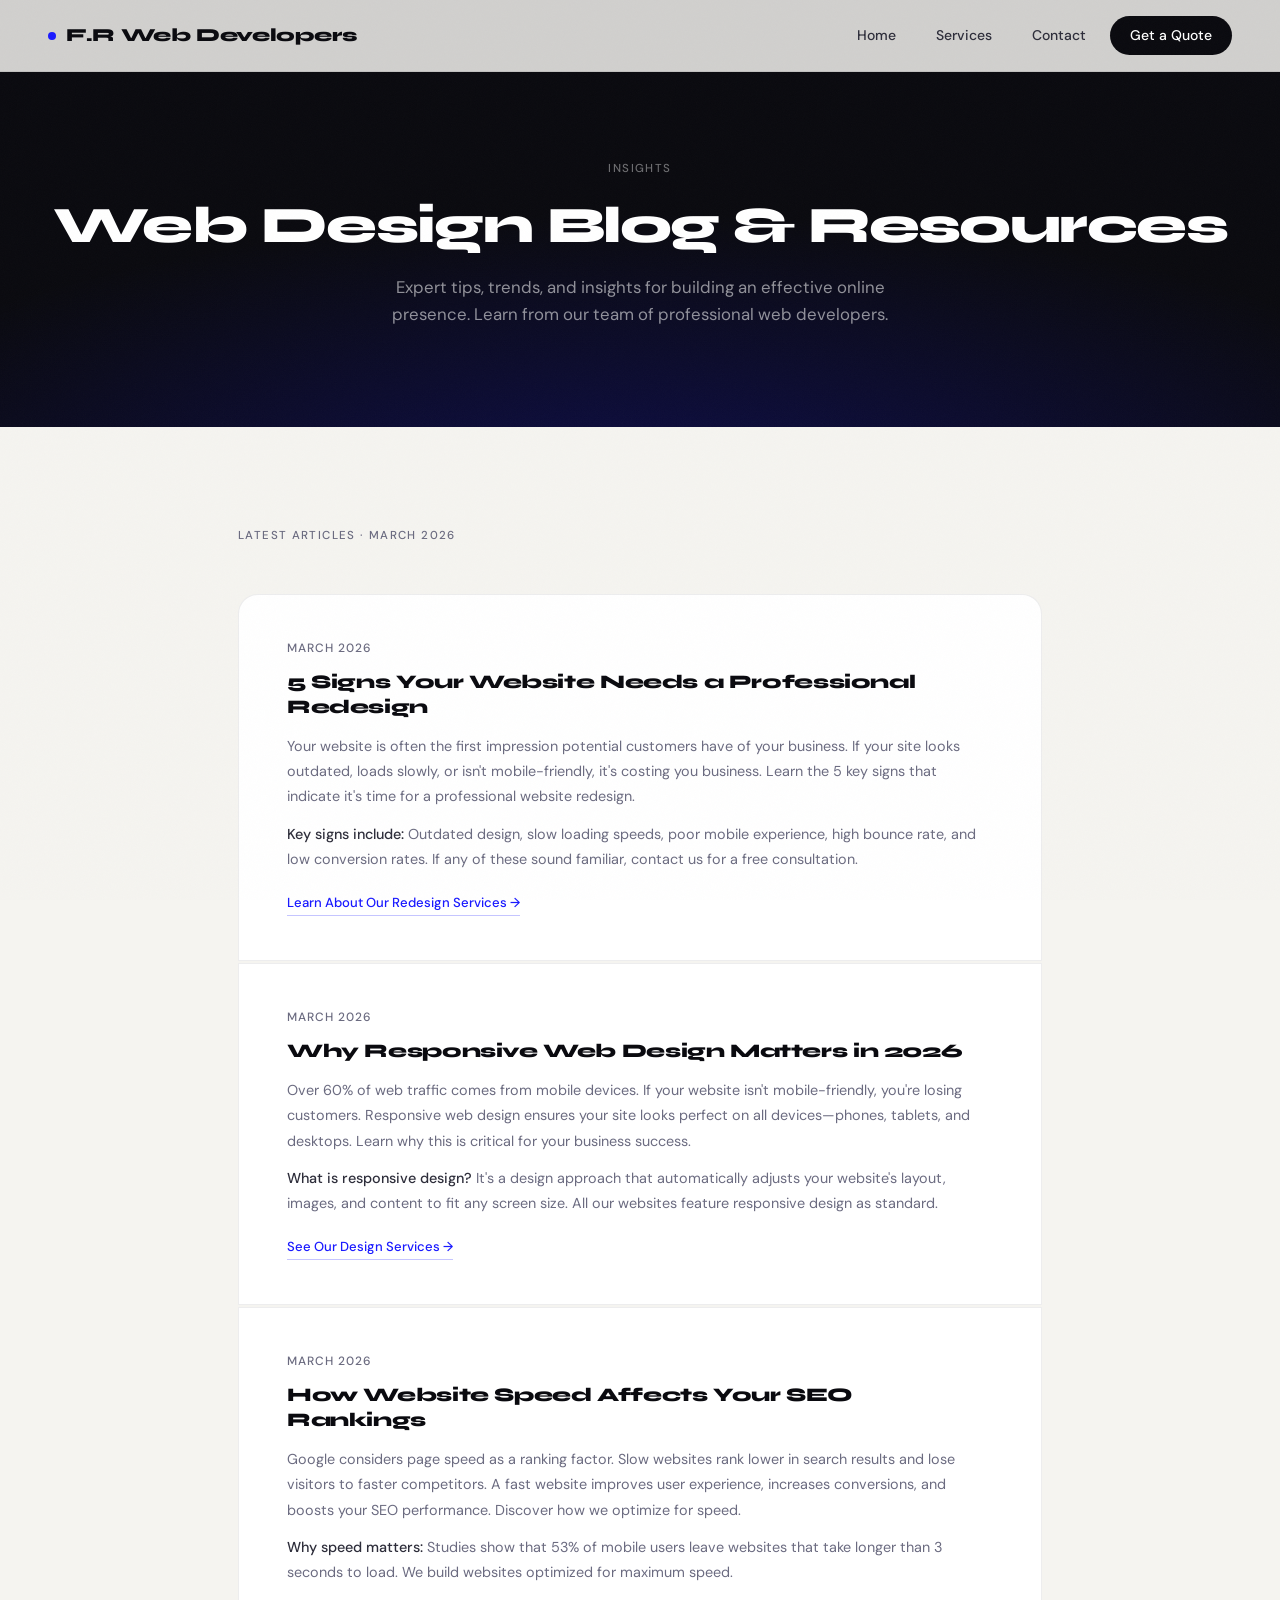
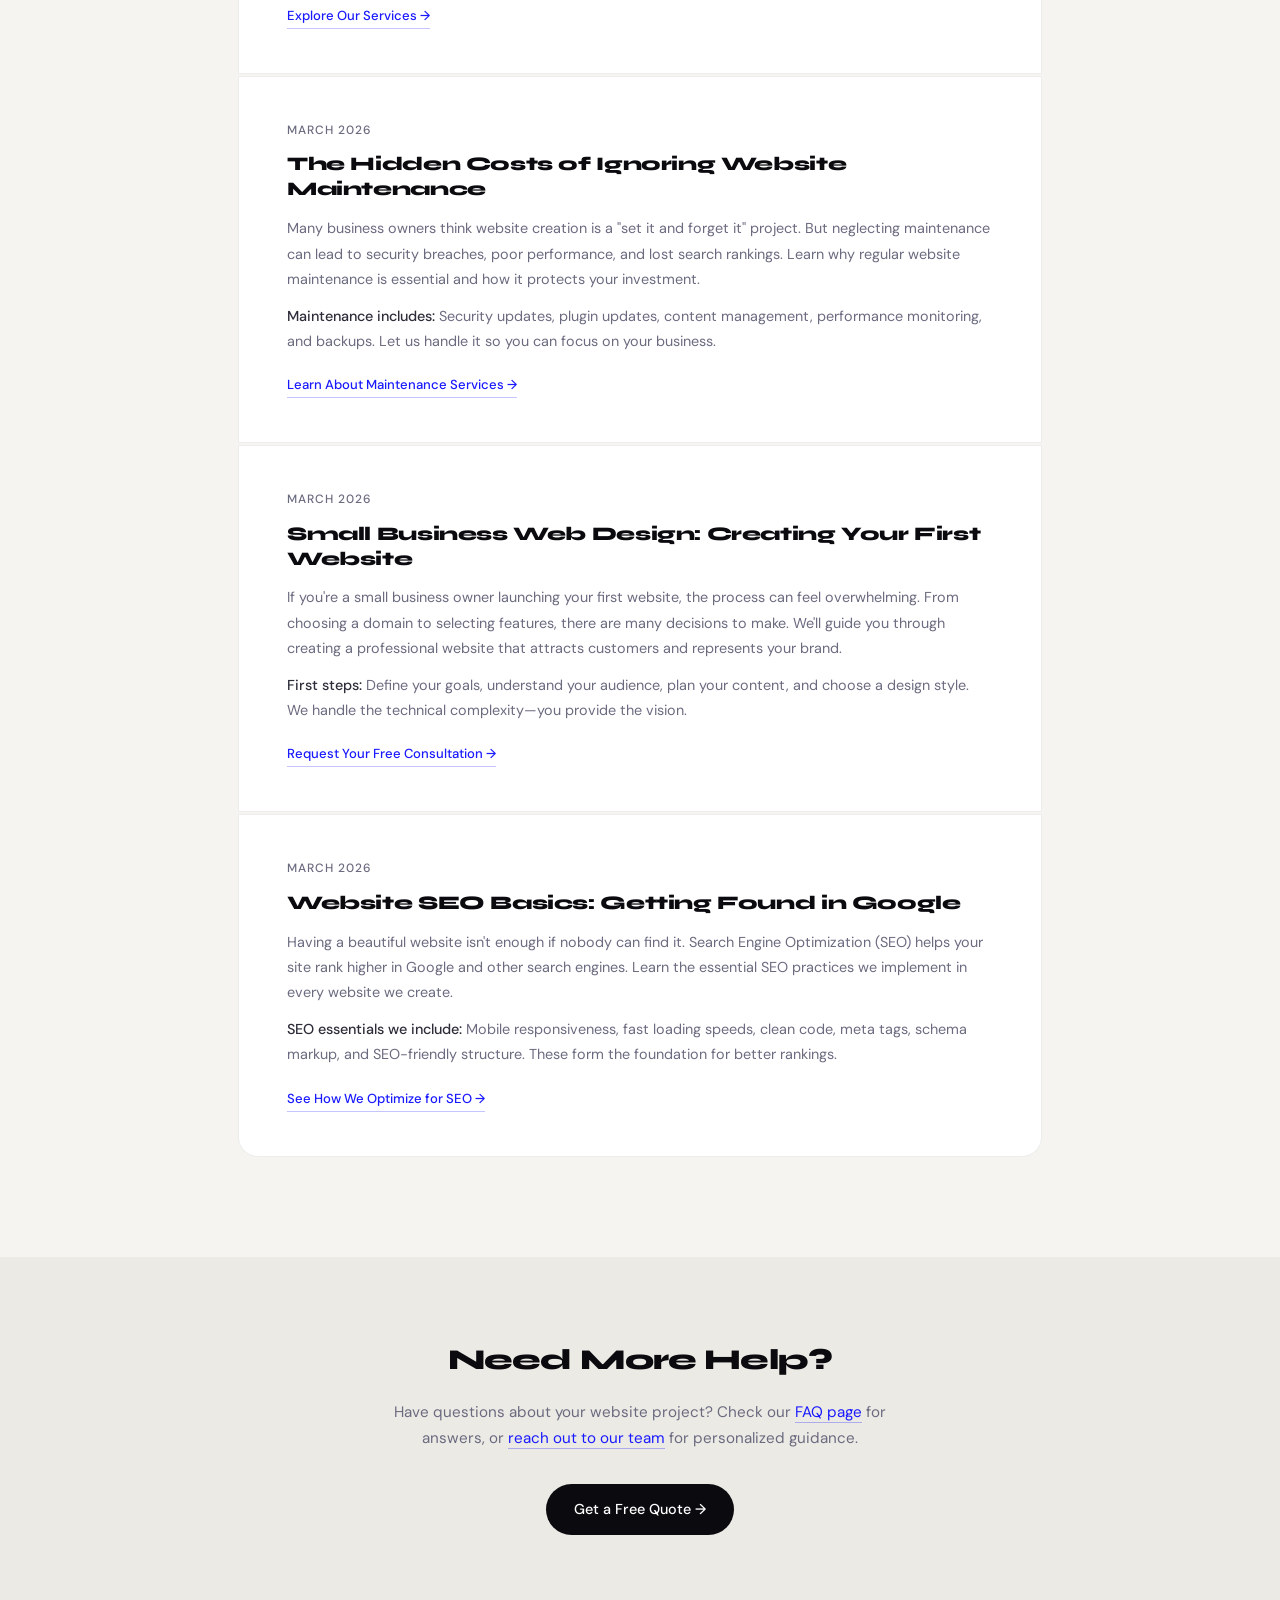
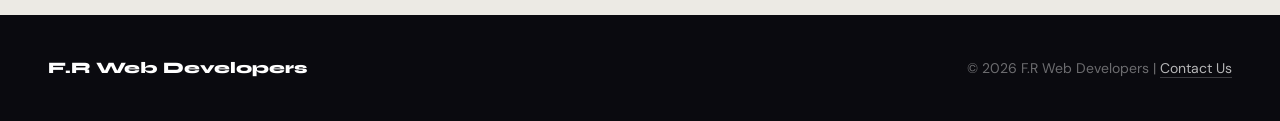
==== commit 3092175b: "Add files via upload" ====
--- a/blog.html
+++ b/blog.html
@@ -1,148 +1,243 @@
-<!DOCTYPE html>
-<html lang="en">
-<head>
-<meta charset="UTF-8">
-<title>Blog & Resources | Web Design Tips | F.R Web Developers</title>
-<meta name="viewport" content="width=device-width, initial-scale=1.0">
-<meta name="description" content="Read articles and resources about web design, SEO, and growing your online business. Learn best practices from F.R Web Developers.">
-<meta property="og:title" content="Blog & Resources | Web Design Tips | F.R Web Developers">
-<meta property="og:description" content="Articles and resources about professional website design and growing your online presence.">
-<meta property="og:image" content="https://https://frwebbirth-sys.github.io/FR-web-developers-website/images/logo.webp">
-<meta property="og:url" content="https://https://frwebbirth-sys.github.io/FR-web-developers-website/blog.html">
-<script type="application/ld+json">
-{
-  "@context": "https://schema.org",
-  "@type": "Blog",
-  "name": "F.R Web Developers Blog",
-  "description": "Articles and resources about professional website design and growing your online business.",
-  "url": "https://https://frwebbirth-sys.github.io/FR-web-developers-website/blog.html",
-  "publisher": {
-    "@type": "LocalBusiness",
-    "name": "F.R Web Developers"
-  }
-}
-</script>
-<script type="application/ld+json">
-{
-  "@context": "https://schema.org",
-  "@type": "LocalBusiness",
-  "name": "F.R Web Developers",
-  "description": "Professional website design and development services for small businesses.",
-  "url": "https://frwebbirth-sys.github.io/FR-web-developers-website/",
-  "logo": "https://frwebbirth-sys.github.io/FR-web-developers-website/images/logo.webp",
-  "email": "frwebbirth@gmail.com",
-  "telephone": "+27-21-123-4567",
-  "serviceType": ["Website Design", "Web Development", "SEO Optimization", ""],
-  "areaServed": "Global",
-  "contactPoint": {
-    "@type": "ContactPoint",
-    "telephone": "+27-67-291-9355",
-    "contactType": "Customer Service",
-    "email": "frwebbirth@gmail.com"
-  }
-}
-</script>
-
-<script type="application/ld+json">
-{
-  "@context": "https://schema.org",
-  "@type": "BreadcrumbList",
-  "itemListElement": [
-    {
-      "@type": "ListItem",
-      "position": 1,
-      "name": "Home",
-      "item": "https://frwebbirth-sys.github.io/FR-web-developers-website/index.html"
-    },
-    {
-      "@type": "ListItem",
-      "position": 2,
-      "name": "Blog",
-      "item": "https://frwebbirth-sys.github.io/FR-web-developers-website/blog.html"
-    }
-  ]
-}
-</script>
-
-<link rel="stylesheet" href="styles.css">
-</head>
-<body>
-<header>
-<h1>F.R Web Developers</h1>
-<nav>
-<a href="index.html">home</a>
-<a href="services.html">Services</a>
-<a href="contact.html">Contact</a>
-<a href="quote.html">Get a Quote</a>
-</nav>
-</header>
-
-<section class="hero">
-    <h2>Web Design Blog & Resources</h2>
-    <p>Expert tips, trends, and insights for building an effective online presence. Learn from our team of professional web developers.</p>
-</section>
-
-<section class="blog-section">
-    <div class="blog-container">
-        <article class="blog-post">
-            <h3>5 Signs Your Website Needs a Professional Redesign</h3>
-            <p class="blog-date">Posted on March 2026</p>
-            <p>Your website is often the first impression potential customers have of your business. If your site looks outdated, loads slowly, or isn't mobile-friendly, it's costing you business. Learn the 5 key signs that indicate it's time for a professional website redesign.</p>
-            <p><strong>Key signs include:</strong> Outdated design, slow loading speeds, poor mobile experience, high bounce rate, and low conversion rates. If any of these sound familiar, contact us for a free consultation.</p>
-            <a href="services.html" style="color: #00b4d8; font-weight: bold;">Learn About Our Redesign Services →</a>
-        </article>
-
-        <article class="blog-post">
-            <h3>Why Responsive Web Design Matters in 2026</h3>
-            <p class="blog-date">Posted on March 2026</p>
-            <p>Over 60% of web traffic comes from mobile devices. If your website isn't mobile-friendly, you're losing customers. Responsive web design ensures your site looks perfect on all devices—phones, tablets, and desktops. Learn why this is critical for your business success.</p>
-            <p><strong>What is responsive design?</strong> It's a design approach that automatically adjusts your website's layout, images, and content to fit any screen size. All our websites feature responsive design as standard.</p>
-            <a href="services.html" style="color: #00b4d8; font-weight: bold;">See Our Design Services →</a>
-        </article>
-
-        <article class="blog-post">
-            <h3>How Website Speed Affects Your SEO Rankings</h3>
-            <p class="blog-date">Posted on March 2026</p>
-            <p>Google considers page speed as a ranking factor. Slow websites rank lower in search results and lose visitors to faster competitors. A fast website improves user experience, increases conversions, and boosts your SEO performance. Discover how we optimize for speed.</p>
-            <p><strong>Why speed matters:</strong> Studies show that 53% of mobile users leave websites that take longer than 3 seconds to load. We build websites optimized for maximum speed.</p>
-            <a href="services.html" style="color: #00b4d8; font-weight: bold;">Explore Our Services →</a>
-        </article>
-
-        <article class="blog-post">
-            <h3>The Hidden Costs of Ignoring Website Maintenance</h3>
-            <p class="blog-date">Posted on March 2026</p>
-            <p>Many business owners think website creation is a "set it and forget it" project. But neglecting maintenance can lead to security breaches, poor performance, and lost search rankings. Learn why regular website maintenance is essential and how it protects your investment.</p>
-            <p><strong>Maintenance includes:</strong> Security updates, plugin updates, content management, performance monitoring, and backups. Let us handle it so you can focus on your business.</p>
-            <a href="services.html" style="color: #00b4d8; font-weight: bold;">Learn About Maintenance Services →</a>
-        </article>
-
-        <article class="blog-post">
-            <h3>Small Business Web Design: Creating Your First Website</h3>
-            <p class="blog-date">Posted on March 2026</p>
-            <p>If you're a small business owner launching your first website, the process can feel overwhelming. From choosing a domain to selecting features, there are many decisions to make. We'll guide you through creating a professional website that attracts customers and represents your brand.</p>
-            <p><strong>First steps:</strong> Define your goals, understand your audience, plan your content, and choose a design style. We handle the technical complexity—you provide the vision.</p>
-            <a href="quote.html" style="color: #00b4d8; font-weight: bold;">Request Your Free Consultation →</a>
-        </article>
-
-        <article class="blog-post">
-            <h3>Website SEO Basics: Getting Found in Google</h3>
-            <p class="blog-date">Posted on March 2026</p>
-            <p>Having a beautiful website isn't enough if nobody can find it. Search Engine Optimization (SEO) helps your site rank higher in Google and other search engines. Learn the essential SEO practices we implement in every website we create.</p>
-            <p><strong>SEO essentials we include:</strong> Mobile responsiveness, fast loading speeds, clean code, meta tags, schema markup, and SEO-friendly structure. These form the foundation for better rankings.</p>
-            <a href="services.html" style="color: #00b4d8; font-weight: bold;">See How We Optimize for SEO →</a>
-        </article>
-    </div>
-</section>
-
-<section style="padding: 60px 20px; text-align: center; background-color: rgba(13, 27, 42, 0.7); color: white;">
-    <h2>Need More Help?</h2>
-    <p style="max-width: 600px; margin: 20px auto; line-height: 1.8;">Have questions about your website project? Check our <a href="faq.html" style="color: #00b4d8;">FAQ page</a> for answers, or <a href="contact.html" style="color: #00b4d8;">reach out to our team</a> for personalized guidance.</p>
-    <a href="quote.html" class="btn" style="margin-top: 20px;">Get a Free Quote</a>
-</section>
-
-<footer>
-    <p>© 2026 F.R Web Developers | <a href="contact.html">Contact Us</a></p>
-</footer>
-
-</body>
-</html>
+<!DOCTYPE html>
+<html lang="en">
+<head>
+<meta charset="UTF-8">
+<title>Blog & Resources | Web Design Tips | F.R Web Developers</title>
+<meta name="viewport" content="width=device-width, initial-scale=1.0">
+<meta name="description" content="Read articles and resources about web design, SEO, and growing your online business. Learn best practices from F.R Web Developers.">
+<meta property="og:title" content="Blog & Resources | Web Design Tips | F.R Web Developers">
+<meta property="og:description" content="Articles and resources about professional website design and growing your online presence.">
+<meta property="og:image" content="https://frwebbirth-sys.github.io/FR-web-developers-website/images/logo.webp">
+<meta property="og:url" content="https://frwebbirth-sys.github.io/FR-web-developers-website/blog.html">
+<script type="application/ld+json">
+{
+  "@context": "https://schema.org",
+  "@type": "Blog",
+  "name": "F.R Web Developers Blog",
+  "description": "Articles and resources about professional website design and growing your online business.",
+  "url": "https://frwebbirth-sys.github.io/FR-web-developers-website/blog.html",
+  "publisher": { "@type": "LocalBusiness", "name": "F.R Web Developers" }
+}
+</script>
+<script type="application/ld+json">
+{
+  "@context": "https://schema.org",
+  "@type": "LocalBusiness",
+  "name": "F.R Web Developers",
+  "description": "Professional website design and development services for small businesses.",
+  "url": "https://frwebbirth-sys.github.io/FR-web-developers-website/",
+  "logo": "https://frwebbirth-sys.github.io/FR-web-developers-website/images/logo.webp",
+  "email": "frwebbirth@gmail.com",
+  "telephone": "+27-67-291-9355",
+  "serviceType": ["Website Design", "Web Development", "SEO Optimization"],
+  "areaServed": "Global",
+  "contactPoint": { "@type": "ContactPoint", "telephone": "+27-67-291-9355", "contactType": "Customer Service", "email": "frwebbirth@gmail.com" }
+}
+</script>
+<script type="application/ld+json">
+{
+  "@context": "https://schema.org",
+  "@type": "BreadcrumbList",
+  "itemListElement": [
+    {"@type":"ListItem","position":1,"name":"Home","item":"https://frwebbirth-sys.github.io/FR-web-developers-website/index.html"},
+    {"@type":"ListItem","position":2,"name":"Blog","item":"https://frwebbirth-sys.github.io/FR-web-developers-website/blog.html"}
+  ]
+}
+</script>
+
+<link rel="preconnect" href="https://fonts.googleapis.com">
+<link rel="preconnect" href="https://fonts.gstatic.com" crossorigin>
+<link href="https://fonts.googleapis.com/css2?family=Syne:wght@400;600;700;800&family=DM+Sans:ital,wght@0,300;0,400;0,500;1,300&display=swap" rel="stylesheet">
+
+<style>
+  *, *::before, *::after { box-sizing: border-box; margin: 0; padding: 0; }
+  :root {
+    --ink: #0a0a0f; --ink-2: #2d2d3a; --ink-3: #6b6b80;
+    --paper: #f5f4f0; --paper-2: #eceae4;
+    --accent: #1a1aff; --white: #ffffff;
+    --font-display: 'Syne', sans-serif;
+    --font-body: 'DM Sans', sans-serif;
+    --ease-out: cubic-bezier(0.16, 1, 0.3, 1);
+  }
+  html { scroll-behavior: smooth; }
+  body { font-family: var(--font-body); background: var(--paper); color: var(--ink); overflow-x: hidden; line-height: 1.6; }
+  a { text-decoration: none; color: inherit; }
+  body::before {
+    content: ''; position: fixed; inset: 0; pointer-events: none; z-index: 9999; opacity: .025;
+    background-image: url("data:image/svg+xml,%3Csvg viewBox='0 0 256 256' xmlns='http://www.w3.org/2000/svg'%3E%3Cfilter id='noise'%3E%3CfeTurbulence type='fractalNoise' baseFrequency='0.9' numOctaves='4' stitchTiles='stitch'/%3E%3C/filter%3E%3Crect width='100%25' height='100%25' filter='url(%23noise)'/%3E%3C/svg%3E");
+    background-size: 200px 200px;
+  }
+
+  header {
+    position: fixed; top: 0; left: 0; right: 0; z-index: 100;
+    display: flex; align-items: center; justify-content: space-between;
+    padding: 0 48px; height: 72px;
+    background: rgba(245,244,240,0.85); backdrop-filter: blur(20px);
+    border-bottom: 1px solid rgba(10,10,15,0.08);
+  }
+  .logo { font-family: var(--font-display); font-size: 1.15rem; font-weight: 800; letter-spacing: -0.02em; display: flex; align-items: center; gap: 10px; }
+  .logo-dot { width: 8px; height: 8px; background: var(--accent); border-radius: 50%; display: inline-block; }
+  nav { display: flex; align-items: center; gap: 8px; }
+  nav a { font-size: 0.875rem; font-weight: 500; color: var(--ink-2); padding: 8px 16px; border-radius: 999px; transition: background 0.2s; }
+  nav a:hover { background: var(--paper-2); }
+  nav .nav-cta { background: var(--ink); color: var(--white); padding: 8px 20px; }
+  nav .nav-cta:hover { background: var(--accent); }
+
+  .page-hero { padding: 160px 48px 100px; background: var(--ink); color: var(--white); position: relative; overflow: hidden; text-align: center; }
+  .page-hero::after { content: ''; position: absolute; inset: 0; background: radial-gradient(ellipse 70% 70% at 50% 120%, rgba(26,26,255,0.25), transparent); pointer-events: none; }
+  .page-hero-eyebrow { font-size: 0.72rem; font-weight: 500; letter-spacing: 0.12em; text-transform: uppercase; color: rgba(255,255,255,0.4); margin-bottom: 20px; }
+  .page-hero h1 { font-family: var(--font-display); font-size: clamp(2.2rem, 4vw, 3.5rem); font-weight: 800; letter-spacing: -0.03em; line-height: 1.08; color: var(--white); margin-bottom: 20px; position: relative; z-index: 1; }
+  .page-hero p { font-size: 1.05rem; color: rgba(255,255,255,0.55); max-width: 560px; margin: 0 auto; position: relative; z-index: 1; }
+
+  /* BLOG */
+  .blog-section { padding: 100px 48px; max-width: 900px; margin: 0 auto; }
+  .section-eyebrow { font-size: 0.72rem; font-weight: 500; letter-spacing: 0.12em; text-transform: uppercase; color: var(--ink-3); margin-bottom: 48px; }
+
+  .blog-grid { display: flex; flex-direction: column; gap: 2px; }
+
+  .blog-post {
+    background: var(--white);
+    border: 1px solid rgba(10,10,15,0.07);
+    padding: 44px 48px;
+    transition: border-color 0.25s, transform 0.25s;
+    position: relative;
+  }
+  .blog-post:first-child { border-radius: 20px 20px 0 0; }
+  .blog-post:last-child  { border-radius: 0 0 20px 20px; }
+
+  .blog-post::before {
+    content: ''; position: absolute; left: 0; top: 0; bottom: 0; width: 3px;
+    background: var(--accent); transform: scaleY(0); transform-origin: top;
+    transition: transform 0.35s var(--ease-out);
+  }
+  .blog-post:hover { border-color: rgba(26,26,255,0.15); transform: translateX(4px); }
+  .blog-post:hover::before { transform: scaleY(1); }
+
+  .blog-date { font-size: 0.75rem; font-weight: 500; letter-spacing: 0.08em; text-transform: uppercase; color: var(--ink-3); margin-bottom: 12px; }
+  .blog-post h3 { font-family: var(--font-display); font-size: 1.2rem; font-weight: 800; letter-spacing: -0.02em; color: var(--ink); margin-bottom: 14px; line-height: 1.3; }
+  .blog-post p { font-size: 0.9rem; color: var(--ink-3); line-height: 1.75; margin-bottom: 12px; }
+  .blog-post p strong { color: var(--ink-2); font-weight: 500; }
+  .blog-link { display: inline-flex; align-items: center; gap: 6px; font-size: 0.82rem; font-weight: 500; color: var(--accent); margin-top: 8px; border-bottom: 1px solid rgba(26,26,255,0.25); padding-bottom: 2px; transition: border-color 0.2s; }
+  .blog-link:hover { border-color: var(--accent); }
+
+  /* CTA BAND */
+  .cta-band { background: var(--paper-2); padding: 80px 48px; text-align: center; }
+  .cta-band h2 { font-family: var(--font-display); font-size: 1.8rem; font-weight: 800; letter-spacing: -0.03em; color: var(--ink); margin-bottom: 16px; }
+  .cta-band p { font-size: 0.95rem; color: var(--ink-3); max-width: 500px; margin: 0 auto 32px; line-height: 1.75; }
+  .cta-band p a { color: var(--accent); border-bottom: 1px solid rgba(26,26,255,0.3); }
+  .btn-dark { display: inline-flex; align-items: center; gap: 8px; background: var(--ink); color: var(--white); padding: 14px 28px; border-radius: 999px; font-family: var(--font-body); font-size: 0.9rem; font-weight: 500; transition: all 0.25s; }
+  .btn-dark:hover { background: var(--accent); transform: translateY(-2px); }
+
+  footer { background: var(--ink); color: var(--white); padding: 40px 48px; display: flex; align-items: center; justify-content: space-between; gap: 24px; flex-wrap: wrap; }
+  footer p { font-size: 0.875rem; color: rgba(255,255,255,0.4); }
+  footer a { color: rgba(255,255,255,0.7); border-bottom: 1px solid rgba(255,255,255,0.2); }
+  footer a:hover { color: var(--white); }
+  .footer-logo { font-family: var(--font-display); font-size: 1rem; font-weight: 800; color: var(--white); }
+
+  .reveal { opacity: 0; transform: translateY(20px); transition: opacity 0.6s var(--ease-out), transform 0.6s var(--ease-out); }
+  .reveal.visible { opacity: 1; transform: none; }
+
+  @media (max-width: 900px) {
+    header { padding: 0 24px; }
+    nav a:not(.nav-cta) { display: none; }
+    .page-hero { padding: 130px 24px 80px; }
+    .blog-section { padding: 60px 24px; }
+    .blog-post { padding: 32px 24px; }
+    .cta-band { padding: 60px 24px; }
+    footer { padding: 32px 24px; flex-direction: column; align-items: flex-start; }
+  }
+</style>
+</head>
+<body>
+
+<header>
+  <div class="logo"><span class="logo-dot"></span>F.R Web Developers</div>
+  <nav>
+    <a href="index.html">Home</a>
+    <a href="services.html">Services</a>
+    <a href="contact.html">Contact</a>
+    <a href="quote.html" class="nav-cta">Get a Quote</a>
+  </nav>
+</header>
+
+<div class="page-hero">
+  <div class="page-hero-eyebrow">Insights</div>
+  <h1>Web Design Blog &amp; Resources</h1>
+  <p>Expert tips, trends, and insights for building an effective online presence. Learn from our team of professional web developers.</p>
+</div>
+
+<section class="blog-section">
+  <div class="section-eyebrow">Latest articles · March 2026</div>
+
+  <div class="blog-grid">
+
+    <article class="blog-post reveal">
+      <div class="blog-date">March 2026</div>
+      <h3>5 Signs Your Website Needs a Professional Redesign</h3>
+      <p>Your website is often the first impression potential customers have of your business. If your site looks outdated, loads slowly, or isn't mobile-friendly, it's costing you business. Learn the 5 key signs that indicate it's time for a professional website redesign.</p>
+      <p><strong>Key signs include:</strong> Outdated design, slow loading speeds, poor mobile experience, high bounce rate, and low conversion rates. If any of these sound familiar, contact us for a free consultation.</p>
+      <a href="services.html" class="blog-link">Learn About Our Redesign Services →</a>
+    </article>
+
+    <article class="blog-post reveal">
+      <div class="blog-date">March 2026</div>
+      <h3>Why Responsive Web Design Matters in 2026</h3>
+      <p>Over 60% of web traffic comes from mobile devices. If your website isn't mobile-friendly, you're losing customers. Responsive web design ensures your site looks perfect on all devices—phones, tablets, and desktops. Learn why this is critical for your business success.</p>
+      <p><strong>What is responsive design?</strong> It's a design approach that automatically adjusts your website's layout, images, and content to fit any screen size. All our websites feature responsive design as standard.</p>
+      <a href="services.html" class="blog-link">See Our Design Services →</a>
+    </article>
+
+    <article class="blog-post reveal">
+      <div class="blog-date">March 2026</div>
+      <h3>How Website Speed Affects Your SEO Rankings</h3>
+      <p>Google considers page speed as a ranking factor. Slow websites rank lower in search results and lose visitors to faster competitors. A fast website improves user experience, increases conversions, and boosts your SEO performance. Discover how we optimize for speed.</p>
+      <p><strong>Why speed matters:</strong> Studies show that 53% of mobile users leave websites that take longer than 3 seconds to load. We build websites optimized for maximum speed.</p>
+      <a href="services.html" class="blog-link">Explore Our Services →</a>
+    </article>
+
+    <article class="blog-post reveal">
+      <div class="blog-date">March 2026</div>
+      <h3>The Hidden Costs of Ignoring Website Maintenance</h3>
+      <p>Many business owners think website creation is a "set it and forget it" project. But neglecting maintenance can lead to security breaches, poor performance, and lost search rankings. Learn why regular website maintenance is essential and how it protects your investment.</p>
+      <p><strong>Maintenance includes:</strong> Security updates, plugin updates, content management, performance monitoring, and backups. Let us handle it so you can focus on your business.</p>
+      <a href="services.html" class="blog-link">Learn About Maintenance Services →</a>
+    </article>
+
+    <article class="blog-post reveal">
+      <div class="blog-date">March 2026</div>
+      <h3>Small Business Web Design: Creating Your First Website</h3>
+      <p>If you're a small business owner launching your first website, the process can feel overwhelming. From choosing a domain to selecting features, there are many decisions to make. We'll guide you through creating a professional website that attracts customers and represents your brand.</p>
+      <p><strong>First steps:</strong> Define your goals, understand your audience, plan your content, and choose a design style. We handle the technical complexity—you provide the vision.</p>
+      <a href="quote.html" class="blog-link">Request Your Free Consultation →</a>
+    </article>
+
+    <article class="blog-post reveal">
+      <div class="blog-date">March 2026</div>
+      <h3>Website SEO Basics: Getting Found in Google</h3>
+      <p>Having a beautiful website isn't enough if nobody can find it. Search Engine Optimization (SEO) helps your site rank higher in Google and other search engines. Learn the essential SEO practices we implement in every website we create.</p>
+      <p><strong>SEO essentials we include:</strong> Mobile responsiveness, fast loading speeds, clean code, meta tags, schema markup, and SEO-friendly structure. These form the foundation for better rankings.</p>
+      <a href="services.html" class="blog-link">See How We Optimize for SEO →</a>
+    </article>
+
+  </div>
+</section>
+
+<div class="cta-band">
+  <h2>Need More Help?</h2>
+  <p>Have questions about your website project? Check our <a href="faq.html">FAQ page</a> for answers, or <a href="contact.html">reach out to our team</a> for personalized guidance.</p>
+  <a href="quote.html" class="btn-dark">Get a Free Quote →</a>
+</div>
+
+<footer>
+  <div class="footer-logo">F.R Web Developers</div>
+  <p>© 2026 F.R Web Developers | <a href="contact.html">Contact Us</a></p>
+</footer>
+
+<script>
+  const observer = new IntersectionObserver(entries => {
+    entries.forEach(e => { if (e.isIntersecting) e.target.classList.add('visible'); });
+  }, { threshold: 0.08 });
+  document.querySelectorAll('.reveal').forEach(el => observer.observe(el));
+</script>
+</body>
+</html>
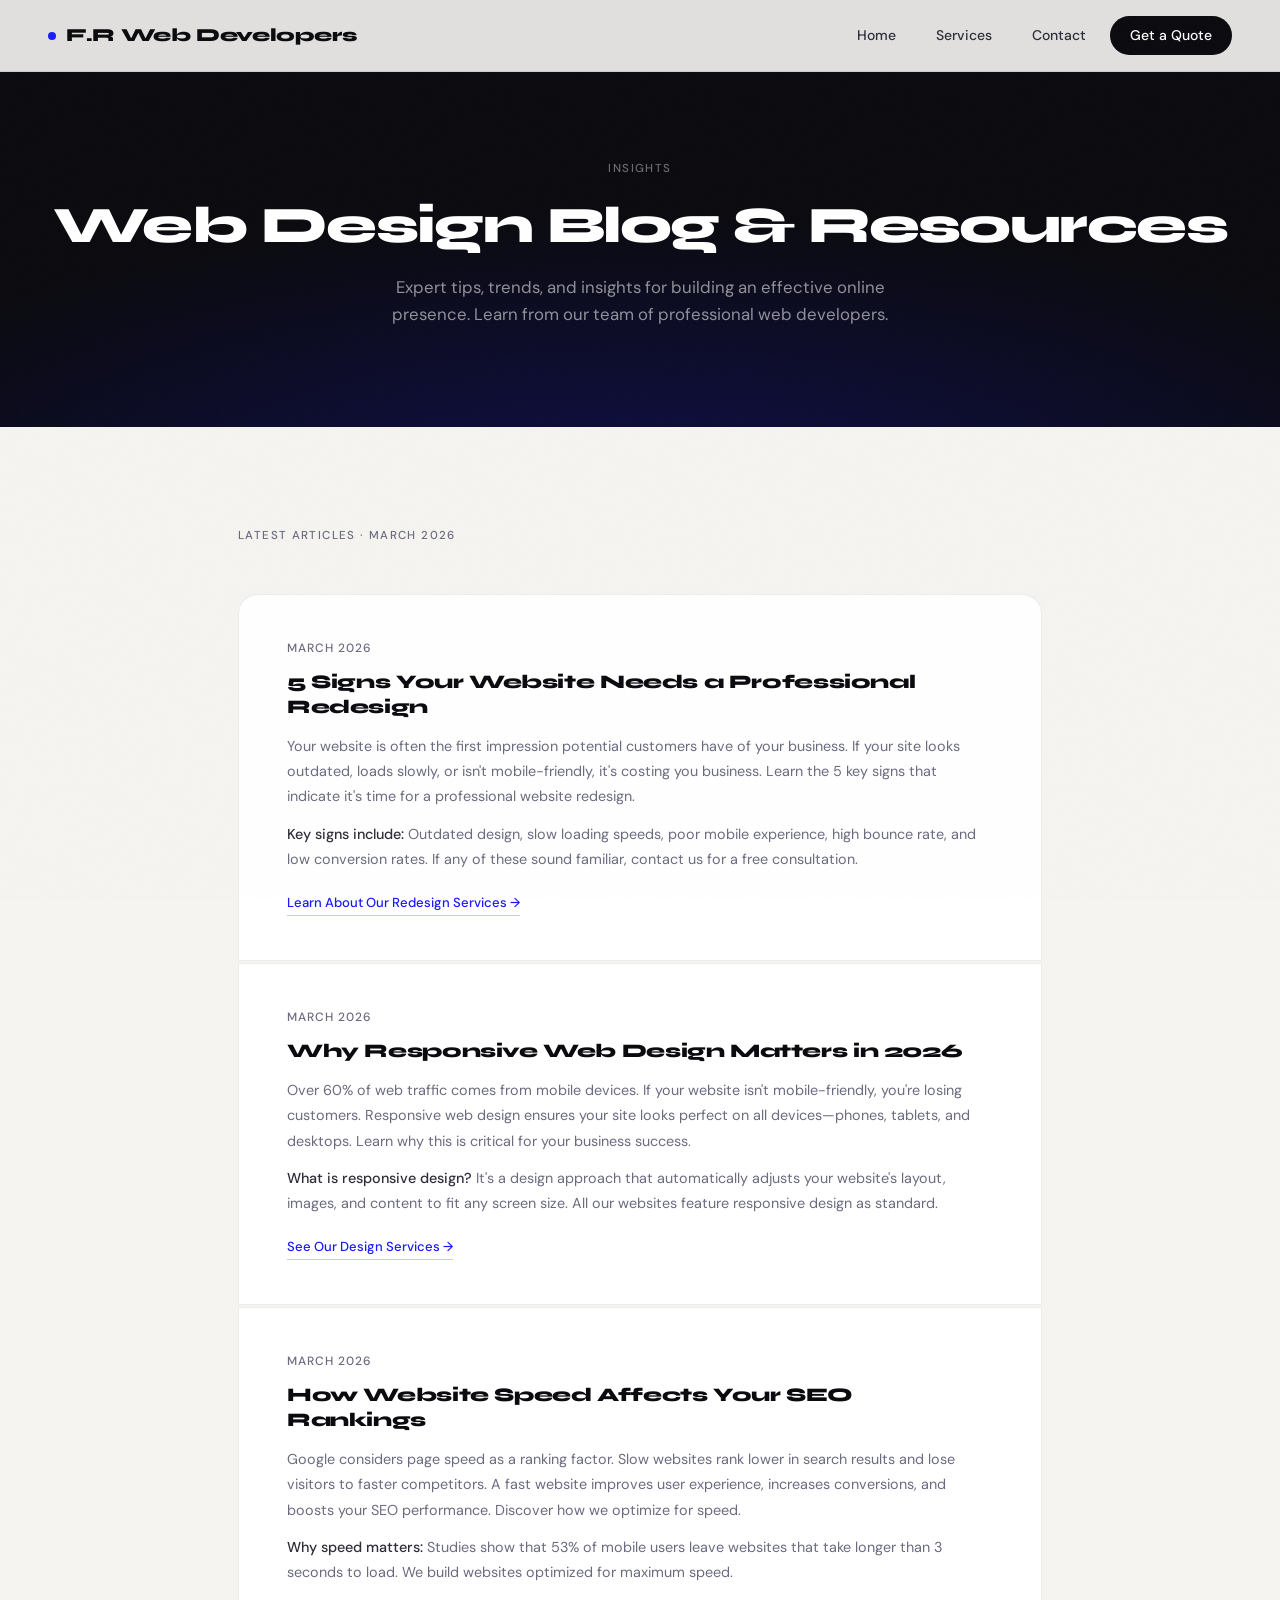
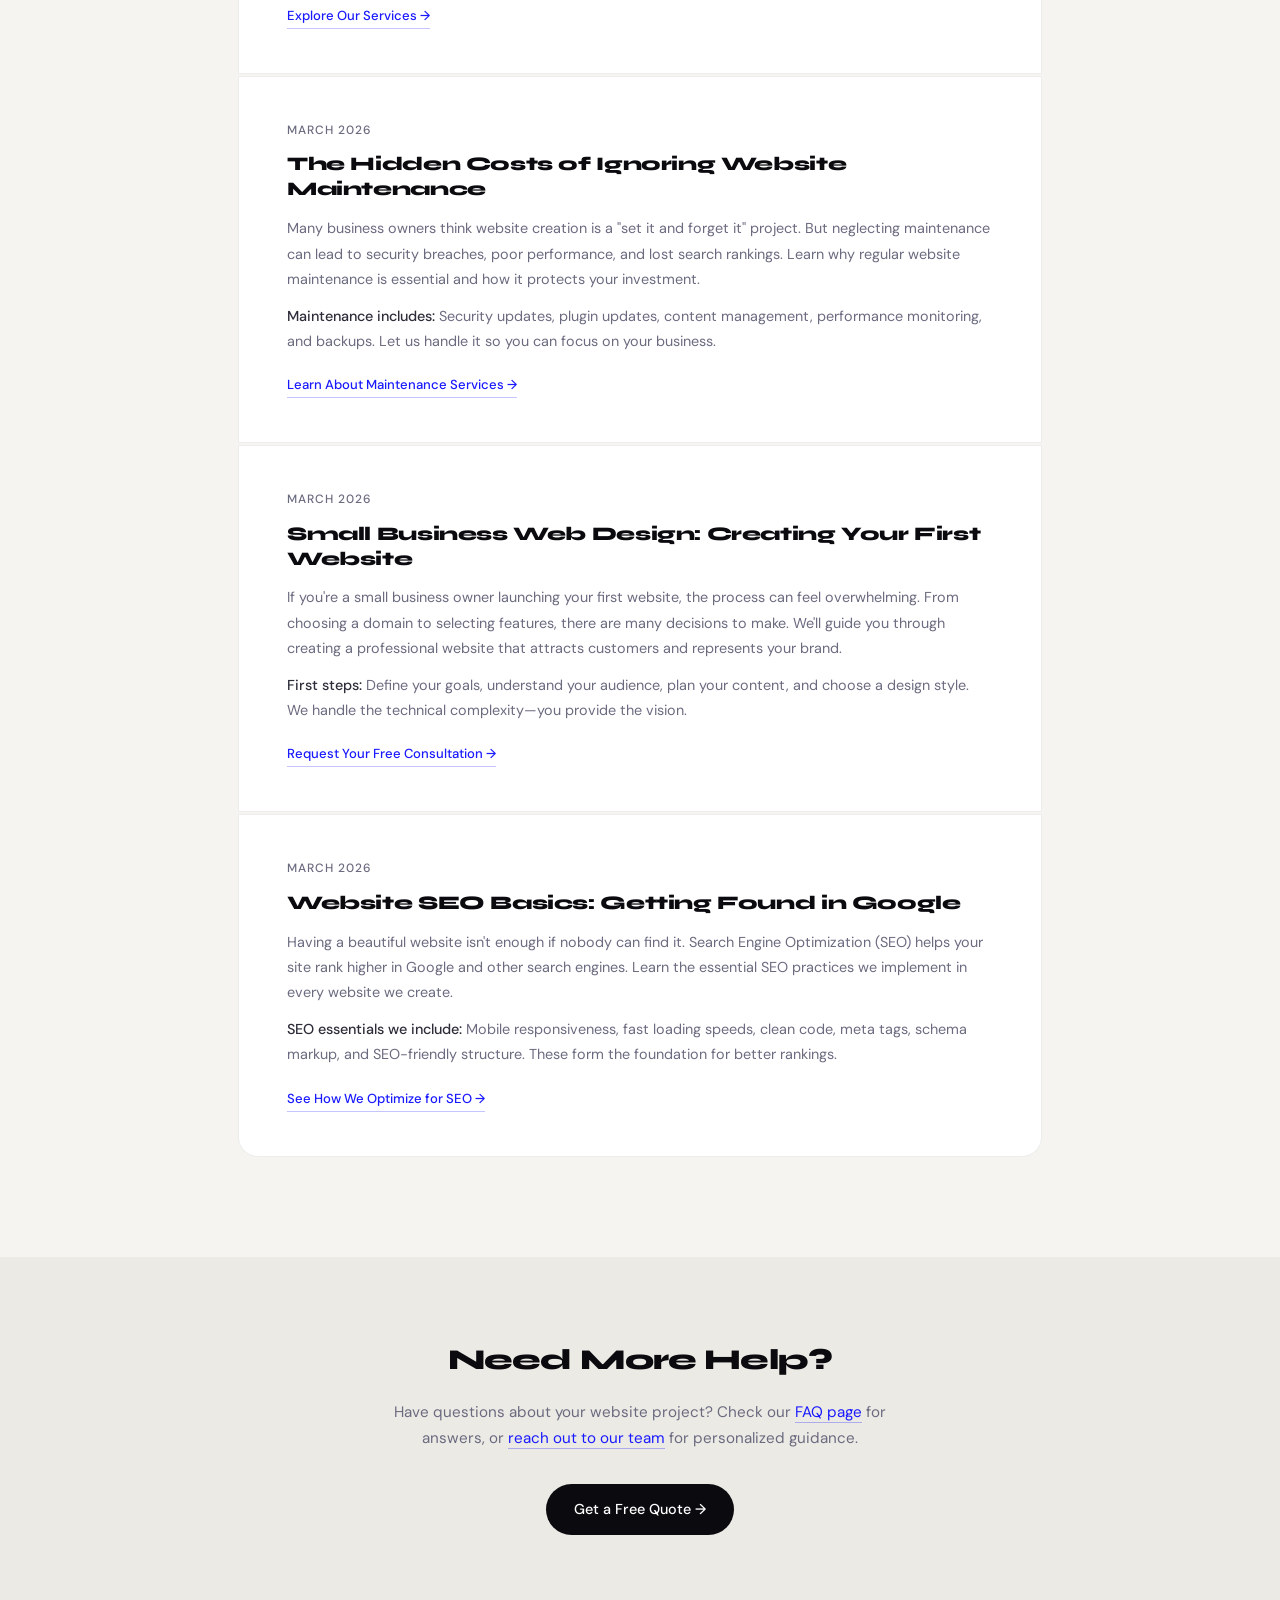
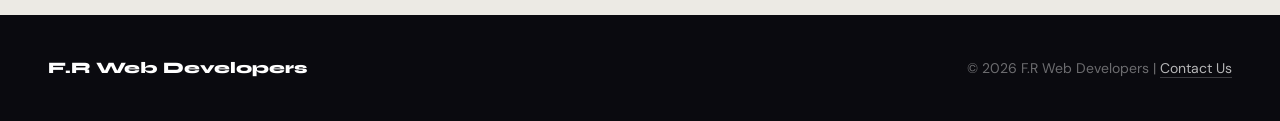
==== commit a6f2f3de: "Add files via upload" ====
--- a/blog.html
+++ b/blog.html
@@ -9,41 +9,9 @@
 <meta property="og:description" content="Articles and resources about professional website design and growing your online presence.">
 <meta property="og:image" content="https://frwebbirth-sys.github.io/FR-web-developers-website/images/logo.webp">
 <meta property="og:url" content="https://frwebbirth-sys.github.io/FR-web-developers-website/blog.html">
-<script type="application/ld+json">
-{
-  "@context": "https://schema.org",
-  "@type": "Blog",
-  "name": "F.R Web Developers Blog",
-  "description": "Articles and resources about professional website design and growing your online business.",
-  "url": "https://frwebbirth-sys.github.io/FR-web-developers-website/blog.html",
-  "publisher": { "@type": "LocalBusiness", "name": "F.R Web Developers" }
-}
-</script>
-<script type="application/ld+json">
-{
-  "@context": "https://schema.org",
-  "@type": "LocalBusiness",
-  "name": "F.R Web Developers",
-  "description": "Professional website design and development services for small businesses.",
-  "url": "https://frwebbirth-sys.github.io/FR-web-developers-website/",
-  "logo": "https://frwebbirth-sys.github.io/FR-web-developers-website/images/logo.webp",
-  "email": "frwebbirth@gmail.com",
-  "telephone": "+27-67-291-9355",
-  "serviceType": ["Website Design", "Web Development", "SEO Optimization"],
-  "areaServed": "Global",
-  "contactPoint": { "@type": "ContactPoint", "telephone": "+27-67-291-9355", "contactType": "Customer Service", "email": "frwebbirth@gmail.com" }
-}
-</script>
-<script type="application/ld+json">
-{
-  "@context": "https://schema.org",
-  "@type": "BreadcrumbList",
-  "itemListElement": [
-    {"@type":"ListItem","position":1,"name":"Home","item":"https://frwebbirth-sys.github.io/FR-web-developers-website/index.html"},
-    {"@type":"ListItem","position":2,"name":"Blog","item":"https://frwebbirth-sys.github.io/FR-web-developers-website/blog.html"}
-  ]
-}
-</script>
+<script type="application/ld+json">{"@context":"https://schema.org","@type":"Blog","name":"F.R Web Developers Blog","description":"Articles and resources about professional website design and growing your online business.","url":"https://frwebbirth-sys.github.io/FR-web-developers-website/blog.html","publisher":{"@type":"LocalBusiness","name":"F.R Web Developers"}}</script>
+<script type="application/ld+json">{"@context":"https://schema.org","@type":"LocalBusiness","name":"F.R Web Developers","description":"Professional website design and development services for small businesses.","url":"https://frwebbirth-sys.github.io/FR-web-developers-website/","logo":"https://frwebbirth-sys.github.io/FR-web-developers-website/images/logo.webp","email":"frwebbirth@gmail.com","telephone":"+27-67-291-9355","serviceType":["Website Design","Web Development","SEO Optimization"],"areaServed":"Global","contactPoint":{"@type":"ContactPoint","telephone":"+27-67-291-9355","contactType":"Customer Service","email":"frwebbirth@gmail.com"}}</script>
+<script type="application/ld+json">{"@context":"https://schema.org","@type":"BreadcrumbList","itemListElement":[{"@type":"ListItem","position":1,"name":"Home","item":"https://frwebbirth-sys.github.io/FR-web-developers-website/index.html"},{"@type":"ListItem","position":2,"name":"Blog","item":"https://frwebbirth-sys.github.io/FR-web-developers-website/blog.html"}]}</script>
 
 <link rel="preconnect" href="https://fonts.googleapis.com">
 <link rel="preconnect" href="https://fonts.gstatic.com" crossorigin>
@@ -69,50 +37,63 @@
   }
 
   header {
-    position: fixed; top: 0; left: 0; right: 0; z-index: 100;
+    position: fixed; top: 0; left: 0; right: 0; z-index: 200;
     display: flex; align-items: center; justify-content: space-between;
     padding: 0 48px; height: 72px;
-    background: rgba(245,244,240,0.85); backdrop-filter: blur(20px);
+    background: rgba(245,244,240,0.92); backdrop-filter: blur(20px);
     border-bottom: 1px solid rgba(10,10,15,0.08);
   }
   .logo { font-family: var(--font-display); font-size: 1.15rem; font-weight: 800; letter-spacing: -0.02em; display: flex; align-items: center; gap: 10px; }
-  .logo-dot { width: 8px; height: 8px; background: var(--accent); border-radius: 50%; display: inline-block; }
+  .logo-dot { width: 8px; height: 8px; background: var(--accent); border-radius: 50%; display: inline-block; flex-shrink: 0; }
   nav { display: flex; align-items: center; gap: 8px; }
   nav a { font-size: 0.875rem; font-weight: 500; color: var(--ink-2); padding: 8px 16px; border-radius: 999px; transition: background 0.2s; }
   nav a:hover { background: var(--paper-2); }
   nav .nav-cta { background: var(--ink); color: var(--white); padding: 8px 20px; }
   nav .nav-cta:hover { background: var(--accent); }
 
+  /* ── HAMBURGER ── */
+  .hamburger {
+    display: none; flex-direction: column; justify-content: center; gap: 5px;
+    width: 40px; height: 40px; border-radius: 8px; cursor: pointer;
+    background: var(--paper-2); border: 1px solid rgba(10,10,15,0.12); padding: 8px;
+    z-index: 300; flex-shrink: 0; transition: background 0.2s;
+  }
+  .hamburger:hover { background: var(--paper); }
+  .hamburger span { display: block; height: 2px; border-radius: 2px; background: var(--ink); transition: transform 0.3s var(--ease-out), opacity 0.3s; }
+  .hamburger.open span:nth-child(1) { transform: translateY(7px) rotate(45deg); }
+  .hamburger.open span:nth-child(2) { opacity: 0; transform: scaleX(0); }
+  .hamburger.open span:nth-child(3) { transform: translateY(-7px) rotate(-45deg); }
+
+  .mobile-nav {
+    display: none; position: fixed; top: 72px; left: 0; right: 0; z-index: 199;
+    background: rgba(245,244,240,0.97); backdrop-filter: blur(20px);
+    border-bottom: 1px solid rgba(10,10,15,0.08);
+    padding: 12px 16px 16px; flex-direction: column; gap: 4px;
+    transform: translateY(-8px); opacity: 0;
+    transition: transform 0.3s var(--ease-out), opacity 0.3s var(--ease-out);
+  }
+  .mobile-nav.open { transform: translateY(0); opacity: 1; }
+  .mobile-nav a { font-size: 0.95rem; font-weight: 500; color: var(--ink-2); padding: 12px 16px; border-radius: 10px; transition: background 0.2s, color 0.2s; display: block; }
+  .mobile-nav a:hover { background: var(--paper-2); color: var(--ink); }
+  .mobile-nav .nav-cta-mob { background: var(--ink); color: var(--white) !important; font-weight: 600; margin-top: 8px; text-align: center; }
+  .mobile-nav .nav-cta-mob:hover { background: var(--accent); }
+
   .page-hero { padding: 160px 48px 100px; background: var(--ink); color: var(--white); position: relative; overflow: hidden; text-align: center; }
   .page-hero::after { content: ''; position: absolute; inset: 0; background: radial-gradient(ellipse 70% 70% at 50% 120%, rgba(26,26,255,0.25), transparent); pointer-events: none; }
   .page-hero-eyebrow { font-size: 0.72rem; font-weight: 500; letter-spacing: 0.12em; text-transform: uppercase; color: rgba(255,255,255,0.4); margin-bottom: 20px; }
   .page-hero h1 { font-family: var(--font-display); font-size: clamp(2.2rem, 4vw, 3.5rem); font-weight: 800; letter-spacing: -0.03em; line-height: 1.08; color: var(--white); margin-bottom: 20px; position: relative; z-index: 1; }
   .page-hero p { font-size: 1.05rem; color: rgba(255,255,255,0.55); max-width: 560px; margin: 0 auto; position: relative; z-index: 1; }
 
-  /* BLOG */
   .blog-section { padding: 100px 48px; max-width: 900px; margin: 0 auto; }
   .section-eyebrow { font-size: 0.72rem; font-weight: 500; letter-spacing: 0.12em; text-transform: uppercase; color: var(--ink-3); margin-bottom: 48px; }
-
   .blog-grid { display: flex; flex-direction: column; gap: 2px; }
 
-  .blog-post {
-    background: var(--white);
-    border: 1px solid rgba(10,10,15,0.07);
-    padding: 44px 48px;
-    transition: border-color 0.25s, transform 0.25s;
-    position: relative;
-  }
+  .blog-post { background: var(--white); border: 1px solid rgba(10,10,15,0.07); padding: 44px 48px; transition: border-color 0.25s, transform 0.25s; position: relative; }
   .blog-post:first-child { border-radius: 20px 20px 0 0; }
-  .blog-post:last-child  { border-radius: 0 0 20px 20px; }
-
-  .blog-post::before {
-    content: ''; position: absolute; left: 0; top: 0; bottom: 0; width: 3px;
-    background: var(--accent); transform: scaleY(0); transform-origin: top;
-    transition: transform 0.35s var(--ease-out);
-  }
+  .blog-post:last-child { border-radius: 0 0 20px 20px; }
+  .blog-post::before { content: ''; position: absolute; left: 0; top: 0; bottom: 0; width: 3px; background: var(--accent); transform: scaleY(0); transform-origin: top; transition: transform 0.35s var(--ease-out); }
   .blog-post:hover { border-color: rgba(26,26,255,0.15); transform: translateX(4px); }
   .blog-post:hover::before { transform: scaleY(1); }
-
   .blog-date { font-size: 0.75rem; font-weight: 500; letter-spacing: 0.08em; text-transform: uppercase; color: var(--ink-3); margin-bottom: 12px; }
   .blog-post h3 { font-family: var(--font-display); font-size: 1.2rem; font-weight: 800; letter-spacing: -0.02em; color: var(--ink); margin-bottom: 14px; line-height: 1.3; }
   .blog-post p { font-size: 0.9rem; color: var(--ink-3); line-height: 1.75; margin-bottom: 12px; }
@@ -120,7 +101,6 @@
   .blog-link { display: inline-flex; align-items: center; gap: 6px; font-size: 0.82rem; font-weight: 500; color: var(--accent); margin-top: 8px; border-bottom: 1px solid rgba(26,26,255,0.25); padding-bottom: 2px; transition: border-color 0.2s; }
   .blog-link:hover { border-color: var(--accent); }
 
-  /* CTA BAND */
   .cta-band { background: var(--paper-2); padding: 80px 48px; text-align: center; }
   .cta-band h2 { font-family: var(--font-display); font-size: 1.8rem; font-weight: 800; letter-spacing: -0.03em; color: var(--ink); margin-bottom: 16px; }
   .cta-band p { font-size: 0.95rem; color: var(--ink-3); max-width: 500px; margin: 0 auto 32px; line-height: 1.75; }
@@ -138,13 +118,23 @@
   .reveal.visible { opacity: 1; transform: none; }
 
   @media (max-width: 900px) {
-    header { padding: 0 24px; }
-    nav a:not(.nav-cta) { display: none; }
-    .page-hero { padding: 130px 24px 80px; }
-    .blog-section { padding: 60px 24px; }
-    .blog-post { padding: 32px 24px; }
-    .cta-band { padding: 60px 24px; }
-    footer { padding: 32px 24px; flex-direction: column; align-items: flex-start; }
+    header { padding: 0 20px; height: 64px; }
+    nav a { display: none; }
+    .hamburger { display: flex; }
+    .mobile-nav { display: flex; top: 64px; }
+    .page-hero { padding: 110px 20px 72px; }
+    .blog-section { padding: 56px 20px; }
+    .blog-post { padding: 28px 20px; }
+    .cta-band { padding: 56px 20px; }
+    footer { padding: 28px 20px; flex-direction: column; align-items: flex-start; }
+  }
+
+  @media (max-width: 480px) {
+    header { height: 56px; }
+    .mobile-nav { top: 56px; }
+    .page-hero { padding: 88px 16px 56px; }
+    .blog-section { padding: 40px 16px; }
+    .blog-post { padding: 22px 16px; }
   }
 </style>
 </head>
@@ -158,7 +148,17 @@
     <a href="contact.html">Contact</a>
     <a href="quote.html" class="nav-cta">Get a Quote</a>
   </nav>
+  <div class="hamburger" id="hamburger" aria-label="Toggle menu" role="button" tabindex="0">
+    <span></span><span></span><span></span>
+  </div>
 </header>
+
+<nav class="mobile-nav" id="mobileNav">
+  <a href="index.html">Home</a>
+  <a href="services.html">Services</a>
+  <a href="contact.html">Contact</a>
+  <a href="quote.html" class="nav-cta-mob">Get a Quote</a>
+</nav>
 
 <div class="page-hero">
   <div class="page-hero-eyebrow">Insights</div>
@@ -168,7 +168,6 @@
 
 <section class="blog-section">
   <div class="section-eyebrow">Latest articles · March 2026</div>
-
   <div class="blog-grid">
 
     <article class="blog-post reveal">
@@ -234,10 +233,22 @@
 </footer>
 
 <script>
+  const hamburger = document.getElementById('hamburger');
+  const mobileNav = document.getElementById('mobileNav');
+  hamburger.addEventListener('click', () => {
+    hamburger.classList.toggle('open');
+    mobileNav.classList.toggle('open');
+  });
+  hamburger.addEventListener('keydown', e => { if (e.key === 'Enter' || e.key === ' ') hamburger.click(); });
+  mobileNav.querySelectorAll('a').forEach(a => a.addEventListener('click', () => {
+    hamburger.classList.remove('open');
+    mobileNav.classList.remove('open');
+  }));
+
   const observer = new IntersectionObserver(entries => {
     entries.forEach(e => { if (e.isIntersecting) e.target.classList.add('visible'); });
   }, { threshold: 0.08 });
   document.querySelectorAll('.reveal').forEach(el => observer.observe(el));
 </script>
 </body>
-</html>
+</html>
